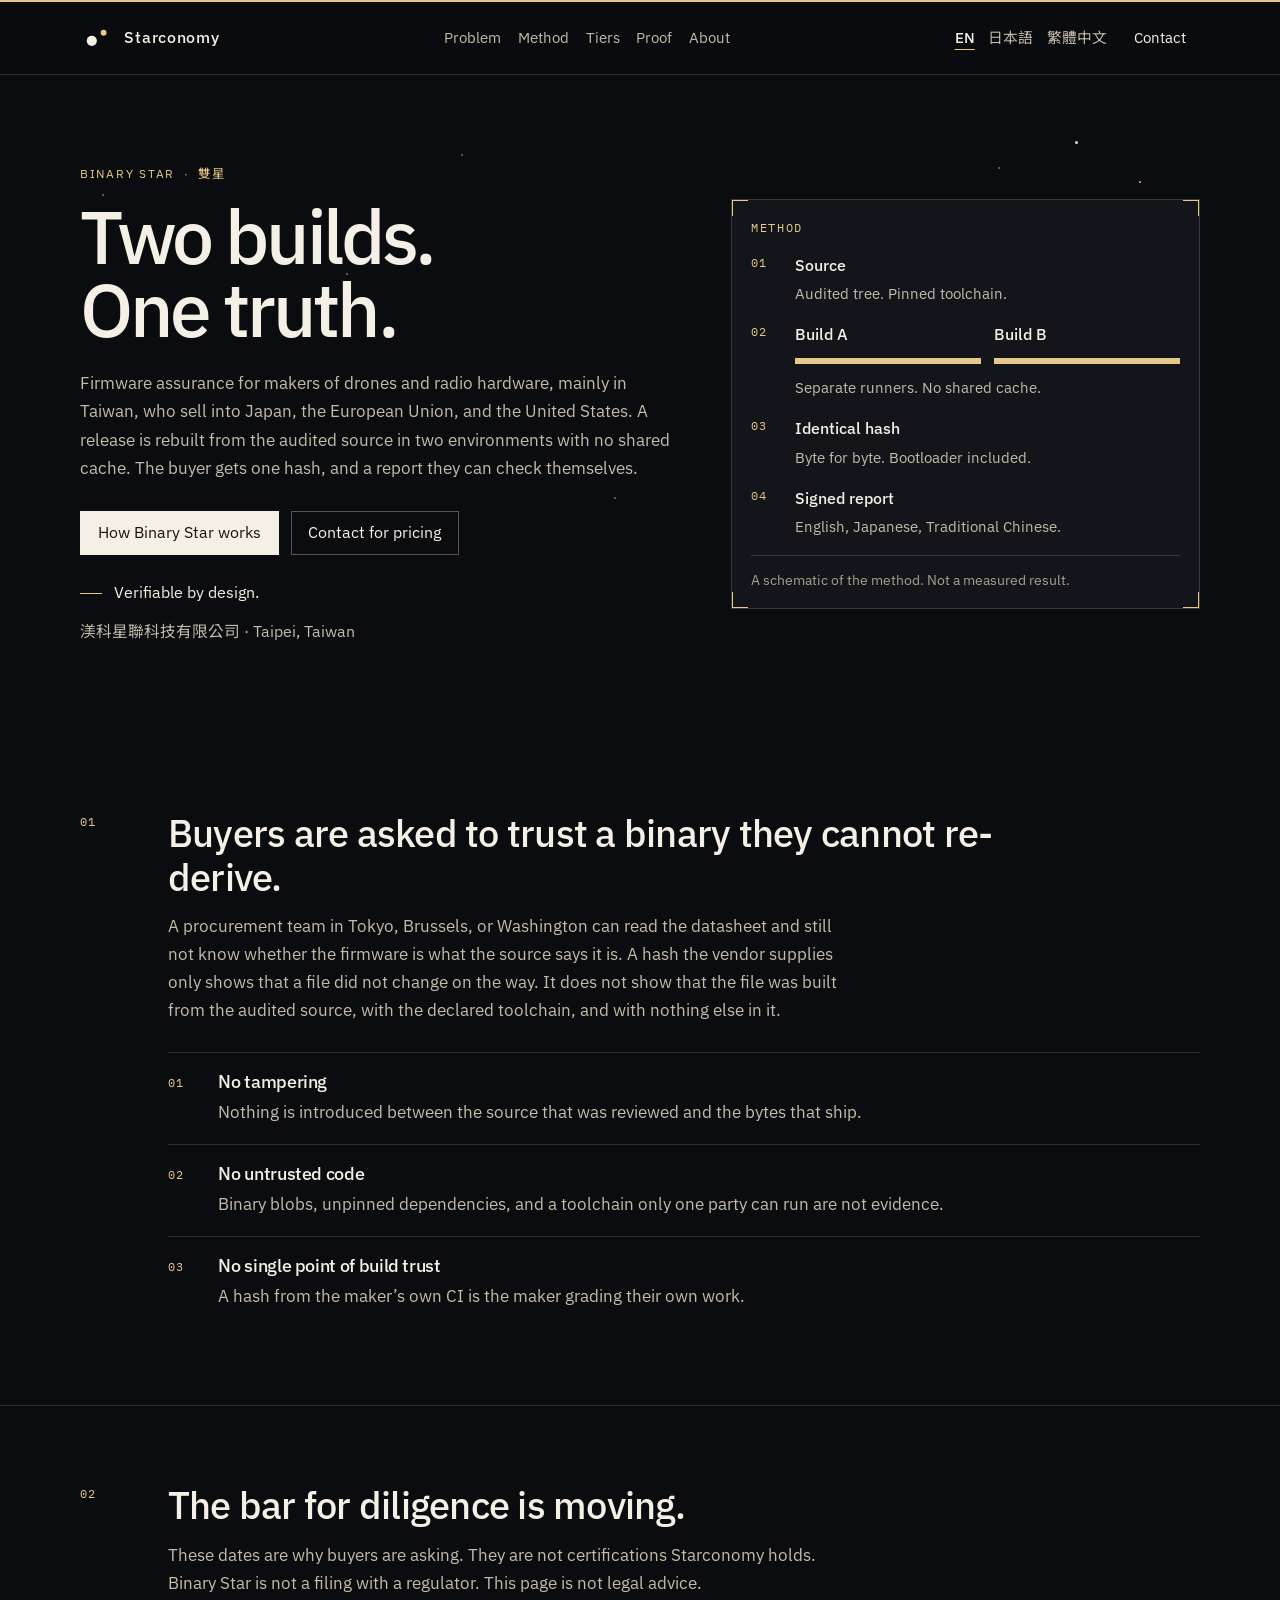
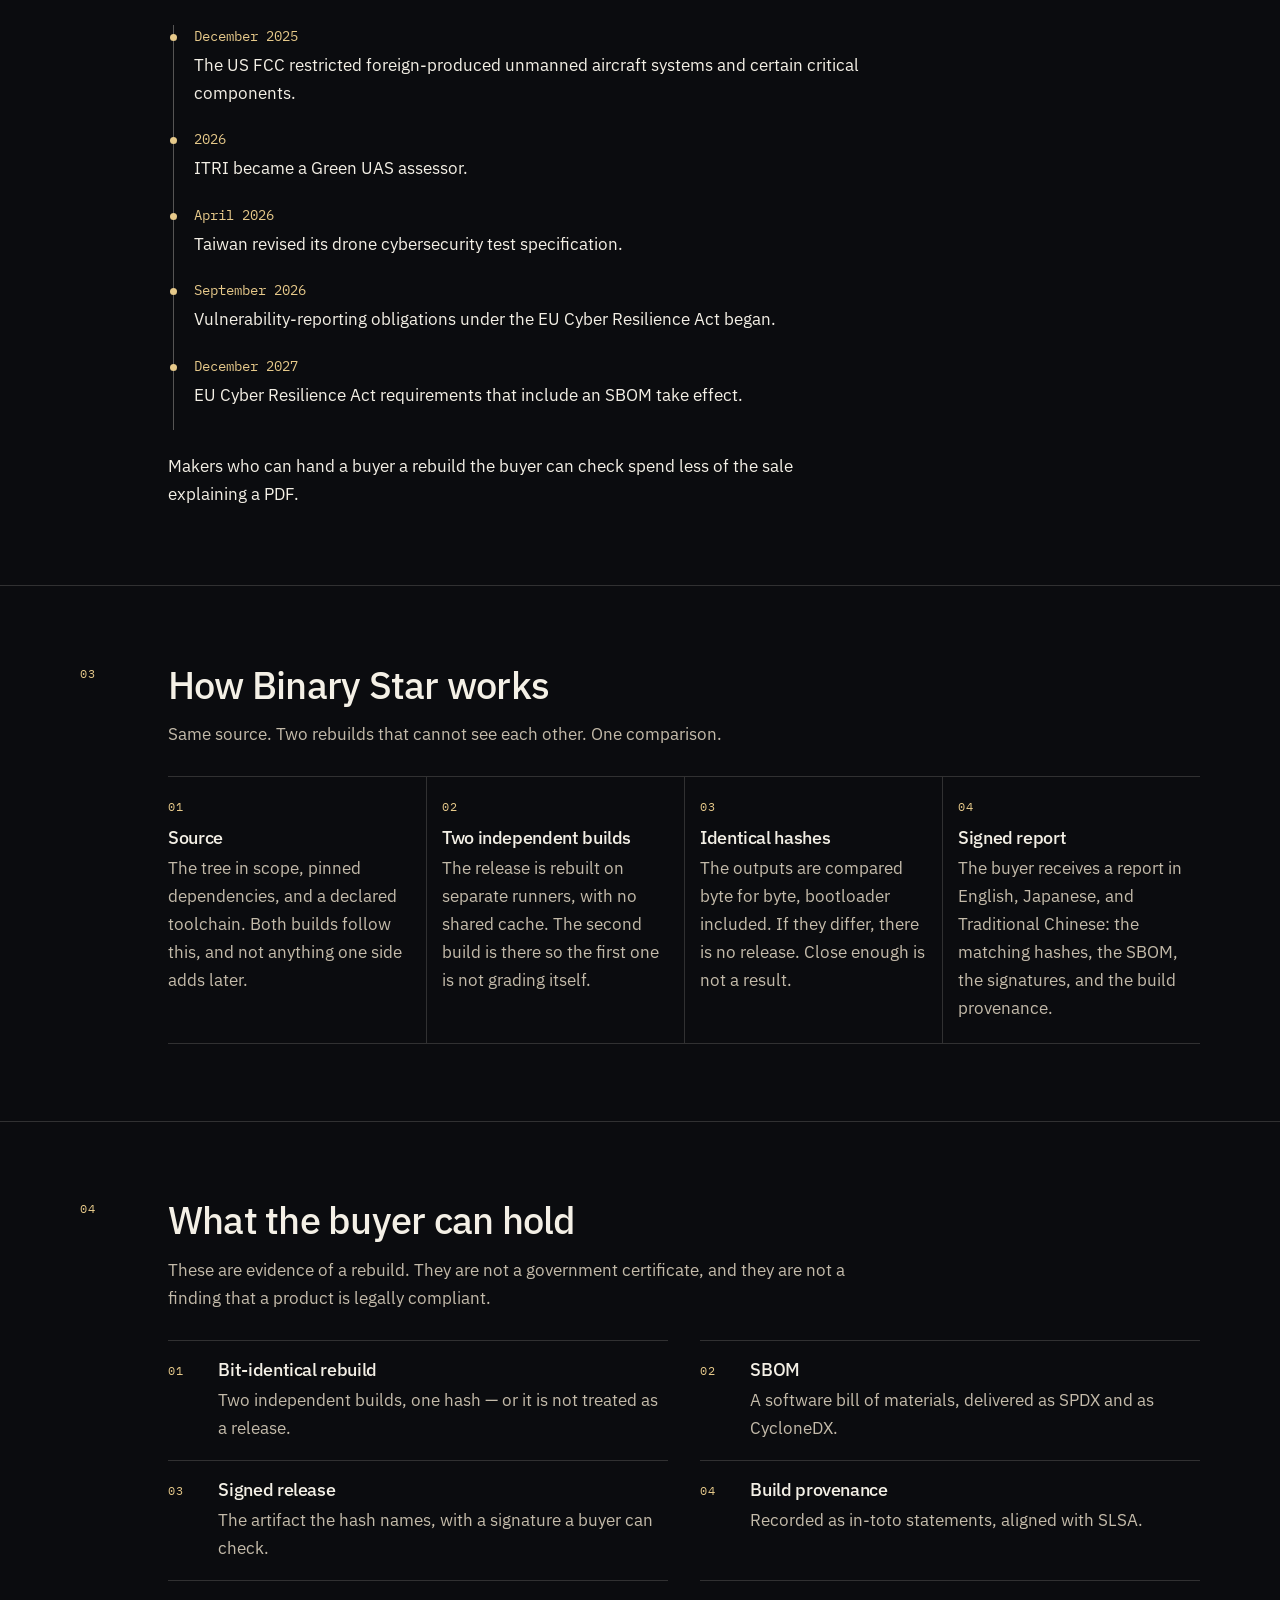
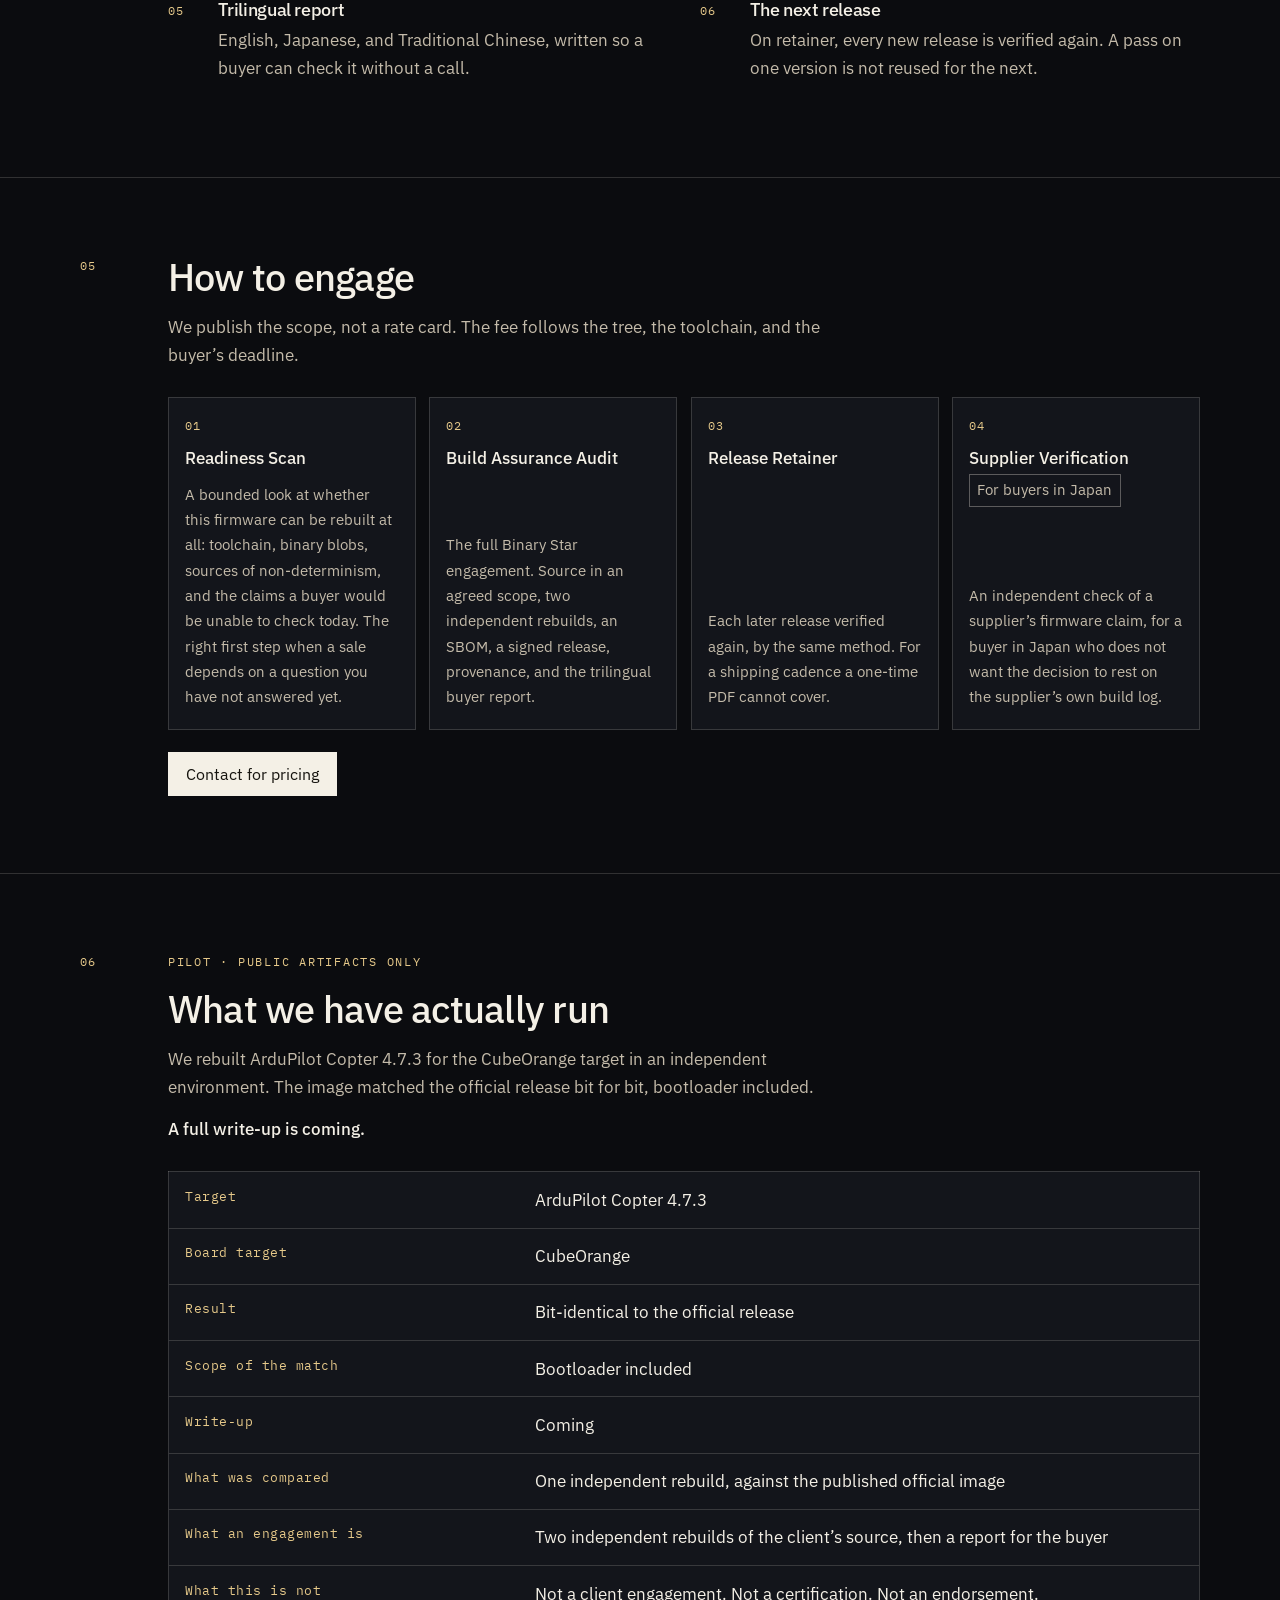
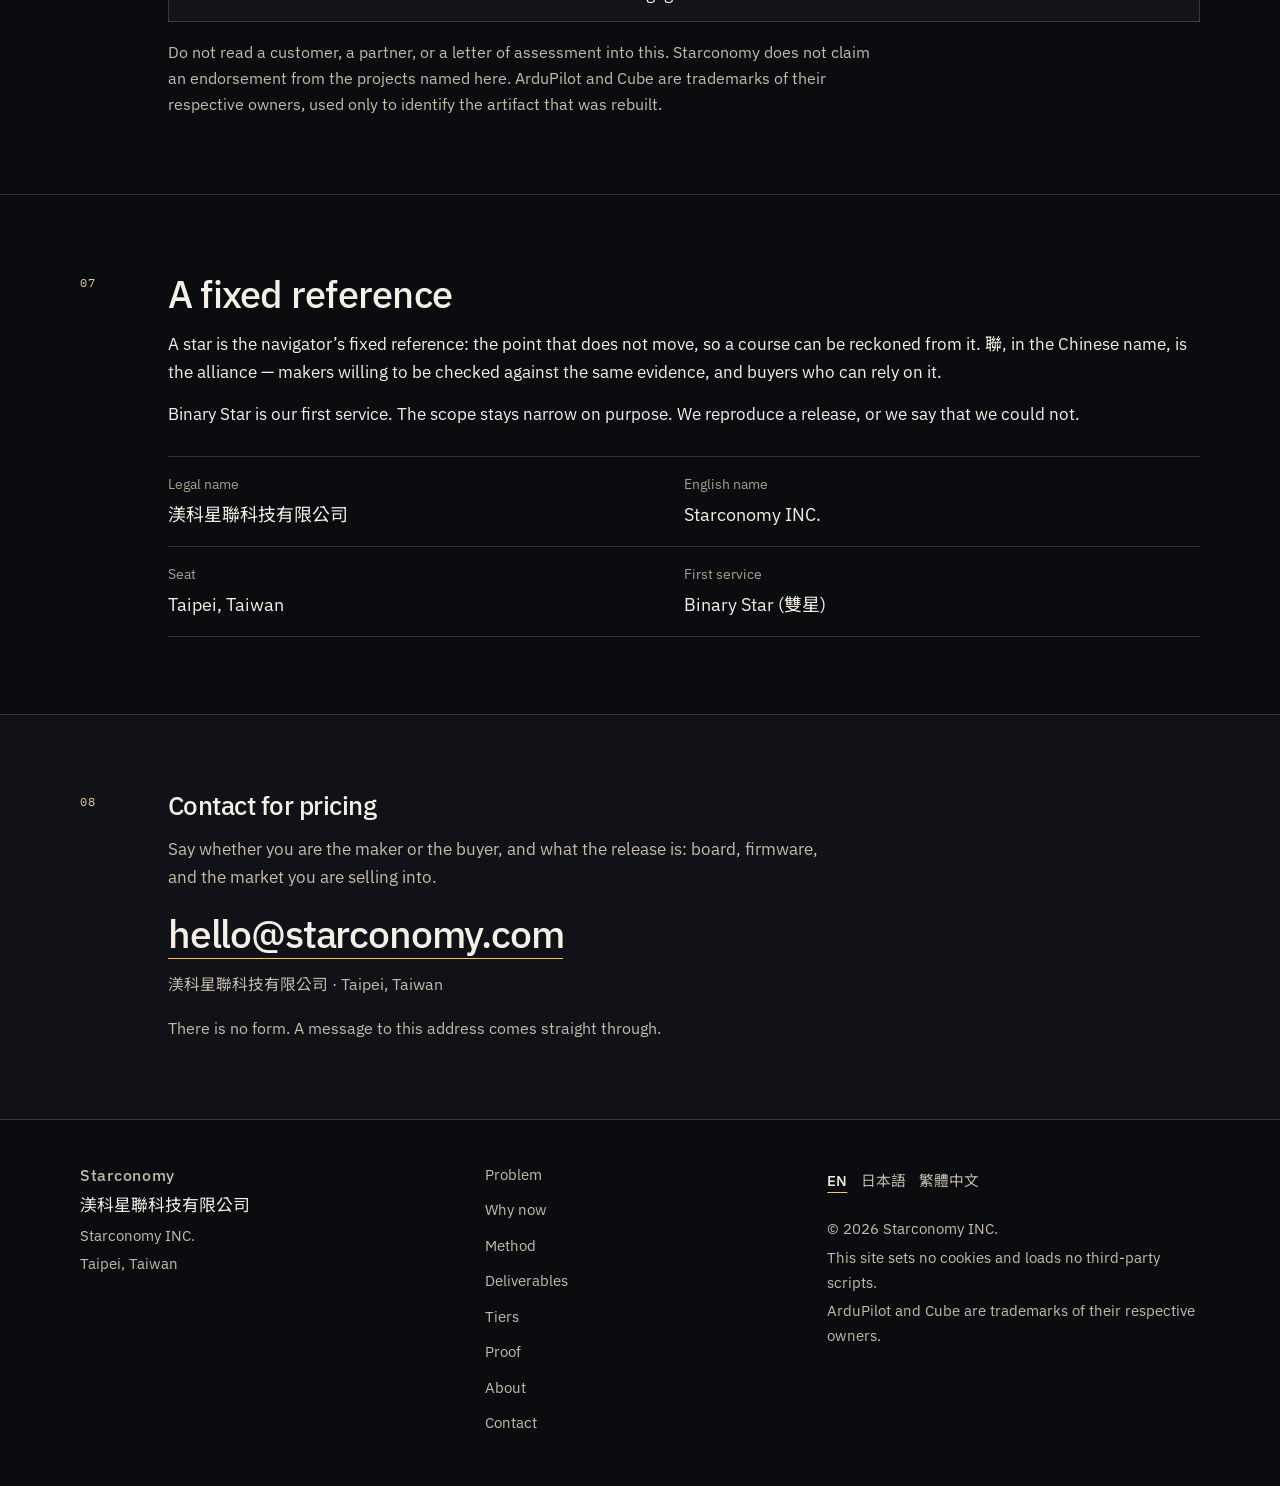
==== site/index.html @ 4d1f9dab "Add the Starconomy landing page Publish a static English, Japanese, and Traditional Chinese site for" ====
<!DOCTYPE html>
<html lang="en">
<head>
  <meta charset="utf-8">
  <meta name="viewport" content="width=device-width, initial-scale=1">
  <meta name="color-scheme" content="dark">
  <meta name="theme-color" content="#0b0c0f">
  <meta name="format-detection" content="telephone=no">
  <meta name="referrer" content="no-referrer">
  <title>Binary Star — two builds, one truth | Starconomy</title>
  <meta name="description" content="Starconomy rebuilds drone and radio firmware from audited source, twice, independently. One hash, an SBOM, a signed release, and a report a buyer can check. Taipei.">
  <link rel="canonical" href="https://starconomy.com/">
  <link rel="alternate" hreflang="en" href="https://starconomy.com/">
  <link rel="alternate" hreflang="ja" href="https://starconomy.com/ja/">
  <link rel="alternate" hreflang="zh-Hant" href="https://starconomy.com/zh/">
  <link rel="alternate" hreflang="x-default" href="https://starconomy.com/">
  <meta property="og:type" content="website">
  <meta property="og:site_name" content="Starconomy">
  <meta property="og:title" content="Binary Star — two builds, one truth | Starconomy">
  <meta property="og:description" content="Starconomy rebuilds drone and radio firmware from audited source, twice, independently. One hash, an SBOM, a signed release, and a report a buyer can check. Taipei.">
  <meta property="og:url" content="https://starconomy.com/">
  <meta property="og:image" content="https://starconomy.com/img/og-en.png">
  <meta property="og:image:width" content="1200">
  <meta property="og:image:height" content="630">
  <meta property="og:image:alt" content="Starconomy. Two builds. One truth. Firmware assurance from Taipei.">
  <meta property="og:locale" content="en_US">
  <meta property="og:locale:alternate" content="ja_JP"><meta property="og:locale:alternate" content="zh_TW">
  <meta name="twitter:card" content="summary_large_image">
  <meta name="twitter:title" content="Binary Star — two builds, one truth | Starconomy">
  <meta name="twitter:description" content="Starconomy rebuilds drone and radio firmware from audited source, twice, independently. One hash, an SBOM, a signed release, and a report a buyer can check. Taipei.">
  <meta name="twitter:image" content="https://starconomy.com/img/og-en.png">
  <meta name="twitter:image:alt" content="Starconomy. Two builds. One truth. Firmware assurance from Taipei.">
  <link rel="icon" href="favicon.svg" type="image/svg+xml">
  <link rel="icon" href="favicon-32.png" sizes="32x32" type="image/png">
  <link rel="apple-touch-icon" href="apple-touch-icon.png">
  <link rel="preload" href="fonts/ibm-plex-sans-500.woff2" as="font" type="font/woff2" crossorigin>
  <link rel="preload" href="fonts/ibm-plex-sans-400.woff2" as="font" type="font/woff2" crossorigin>
  <link rel="stylesheet" href="css/site.css">
  <script type="application/ld+json">{"@context":"https://schema.org","@graph":[{"@type":"Organization","@id":"https://starconomy.com/#org","name":"Starconomy","legalName":"渼科星聯科技有限公司","alternateName":"Starconomy INC.","url":"https://starconomy.com/","email":"hello@starconomy.com","address":{"@type":"PostalAddress","addressLocality":"Taipei","addressCountry":"TW"},"description":"Firmware assurance. Two independent rebuilds, one hash a buyer can check.","knowsLanguage":["en","ja","zh-Hant"]},{"@type":"Service","name":"Binary Star","alternateName":"雙星","serviceType":"Firmware assurance","provider":{"@id":"https://starconomy.com/#org"},"areaServed":["TW","JP","EU","US"],"url":"https://starconomy.com/","description":"Starconomy rebuilds drone and radio firmware from audited source, twice, independently. One hash, an SBOM, a signed release, and a report a buyer can check. Taipei."}]}</script>
  <script>document.documentElement.classList.add("js")</script>
</head>
<body>
  <a class="skip" href="#content">Skip to content</a>
  <header class="site-header">
    <div class="wrap header-wrap">
      <a class="brand" href="./">
        <svg class="mark" viewBox="0 0 36 36" aria-hidden="true" focusable="false">
  <circle cx="12.5" cy="21" r="5.4" fill="#f4f0e6"/>
  <circle cx="25" cy="12.5" r="3.15" fill="#e6c98a"/>
</svg>
        <span class="brand-name">Starconomy</span>
      </a>
      <nav id="site-nav" class="site-nav" aria-label="Primary">
        <a href="#problem">Problem</a><a href="#method">Method</a><a href="#tiers">Tiers</a><a href="#proof">Proof</a><a href="#about">About</a>
        <a class="nav-mail" href="mailto:hello@starconomy.com?subject=Binary%20Star%20inquiry">Contact</a>
      </nav>
      <div class="header-tools">
        <nav class="lang" aria-label="Languages"><a href="./" hreflang="en" lang="en" aria-current="page">EN</a><a href="ja/" hreflang="ja" lang="ja">日本語</a><a href="zh/" hreflang="zh-Hant" lang="zh-Hant">繁體中文</a></nav>
        <a class="btn btn-small header-cta" href="mailto:hello@starconomy.com?subject=Binary%20Star%20inquiry">Contact</a>
        <button class="nav-toggle" type="button" aria-expanded="false" aria-controls="site-nav" data-open-label="Menu" data-close-label="Close menu">
          <span class="bars" aria-hidden="true"></span>
          <span class="visually-hidden toggle-label">Menu</span>
        </button>
      </div>
    </div>
  </header>
  <main id="content">
    <section class="hero" aria-labelledby="hero-title">
      <div class="stars" aria-hidden="true">
        <i style="left:8%;top:18%"></i><i style="left:18%;top:72%"></i><i style="left:27%;top:30%"></i>
        <i style="left:36%;top:12%"></i><i style="left:48%;top:64%"></i><i style="left:61%;top:22%"></i>
        <i style="left:70%;top:78%"></i><i style="left:78%;top:14%"></i><i style="left:88%;top:40%"></i>
        <i style="left:93%;top:68%"></i><i class="bright" style="left:84%;top:10%"></i>
        <i class="warm" style="left:89%;top:16%"></i>
      </div>
      <div class="wrap hero-grid">
        <div class="hero-copy">
          <p class="eyebrow"><span lang="en">Binary Star</span> <span class="dot" aria-hidden="true">·</span> <span lang="zh-Hant">雙星</span></p>
          <h1 id="hero-title">Two builds.<br>One truth.</h1>
          <p class="lede">Firmware assurance for makers of drones and radio hardware, mainly in Taiwan, who sell into Japan, the European Union, and the United States. A release is rebuilt from the audited source in two environments with no shared cache. The buyer gets one hash, and a report they can check themselves.</p>
          <div class="actions">
            <a class="btn btn-primary" href="#method">How Binary Star works</a>
            <a class="btn btn-ghost" href="mailto:hello@starconomy.com?subject=Binary%20Star%20inquiry">Contact for pricing</a>
          </div>
          <p class="tagline">Verifiable by design.</p>
          <p class="hero-meta"><span class="legal" lang="zh-Hant" translate="no">渼科星聯科技有限公司</span> <span aria-hidden="true">·</span> Taipei, Taiwan</p>
        </div>
        
<figure class="schematic">
  <figcaption>Method</figcaption>
  <ol>
    <li>
      <span class="sn">01</span>
      <div>
        <p class="st">Source</p>
        <p class="sd">Audited tree. Pinned toolchain.</p>
      </div>
    </li>
    <li>
      <span class="sn">02</span>
      <div class="pair">
        <div>
          <p class="st">Build A</p>
          <span class="bar" aria-hidden="true"></span>
        </div>
        <div>
          <p class="st">Build B</p>
          <span class="bar" aria-hidden="true"></span>
        </div>
        <p class="sd pair-note">Separate runners. No shared cache.</p>
      </div>
    </li>
    <li>
      <span class="sn">03</span>
      <div>
        <p class="st">Identical hash</p>
        <p class="sd">Byte for byte. Bootloader included.</p>
      </div>
    </li>
    <li>
      <span class="sn">04</span>
      <div>
        <p class="st">Signed report</p>
        <p class="sd">English, Japanese, Traditional Chinese.</p>
      </div>
    </li>
  </ol>
  <p class="schematic-note">A schematic of the method. Not a measured result.</p>
</figure>
      </div>
    </section>

    <section id="problem" class="section">
      <div class="wrap">
        <div class="section-head">
          <p class="idx">01</p>
          <div>
            <h2>Buyers are asked to trust a binary they cannot re-derive.</h2>
            <p class="intro">A procurement team in Tokyo, Brussels, or Washington can read the datasheet and still not know whether the firmware is what the source says it is. A hash the vendor supplies only shows that a file did not change on the way. It does not show that the file was built from the audited source, with the declared toolchain, and with nothing else in it.</p>
          </div>
        </div>
        <div class="section-body">
          <ol class="points"><li><span class="pn">01</span><div><h3>No tampering</h3><p>Nothing is introduced between the source that was reviewed and the bytes that ship.</p></div></li><li><span class="pn">02</span><div><h3>No untrusted code</h3><p>Binary blobs, unpinned dependencies, and a toolchain only one party can run are not evidence.</p></div></li><li><span class="pn">03</span><div><h3>No single point of build trust</h3><p>A hash from the maker’s own CI is the maker grading their own work.</p></div></li></ol>
        </div>
      </div>
    </section>

    <section id="why" class="section">
      <div class="wrap">
        <div class="section-head">
          <p class="idx">02</p>
          <div>
            <h2>The bar for diligence is moving.</h2>
            <p class="intro">These dates are why buyers are asking. They are not certifications Starconomy holds. Binary Star is not a filing with a regulator. This page is not legal advice.</p>
          </div>
        </div>
        <div class="section-body">
          <ol class="timeline"><li><time datetime="2025-12">December 2025</time><p>The US FCC restricted foreign-produced unmanned aircraft systems and certain critical components.</p></li><li><time datetime="2026">2026</time><p>ITRI became a Green UAS assessor.</p></li><li><time datetime="2026-04">April 2026</time><p>Taiwan revised its drone cybersecurity test specification.</p></li><li><time datetime="2026-09">September 2026</time><p>Vulnerability-reporting obligations under the EU Cyber Resilience Act began.</p></li><li><time datetime="2027-12">December 2027</time><p>EU Cyber Resilience Act requirements that include an SBOM take effect.</p></li></ol>
          <p class="closing">Makers who can hand a buyer a rebuild the buyer can check spend less of the sale explaining a PDF.</p>
        </div>
      </div>
    </section>

    <section id="method" class="section">
      <div class="wrap">
        <div class="section-head">
          <p class="idx">03</p>
          <div>
            <h2>How Binary Star works</h2>
            <p class="intro">Same source. Two rebuilds that cannot see each other. One comparison.</p>
          </div>
        </div>
        <div class="section-body">
          <ol class="steps"><li><span class="sn">01</span><h3>Source</h3><p>The tree in scope, pinned dependencies, and a declared toolchain. Both builds follow this, and not anything one side adds later.</p></li><li><span class="sn">02</span><h3>Two independent builds</h3><p>The release is rebuilt on separate runners, with no shared cache. The second build is there so the first one is not grading itself.</p></li><li><span class="sn">03</span><h3>Identical hashes</h3><p>The outputs are compared byte for byte, bootloader included. If they differ, there is no release. Close enough is not a result.</p></li><li><span class="sn">04</span><h3>Signed report</h3><p>The buyer receives a report in English, Japanese, and Traditional Chinese: the matching hashes, the SBOM, the signatures, and the build provenance.</p></li></ol>
        </div>
      </div>
    </section>

    <section id="deliverables" class="section">
      <div class="wrap">
        <div class="section-head">
          <p class="idx">04</p>
          <div>
            <h2>What the buyer can hold</h2>
            <p class="intro">These are evidence of a rebuild. They are not a government certificate, and they are not a finding that a product is legally compliant.</p>
          </div>
        </div>
        <div class="section-body">
          <ol class="deliverables"><li><span class="sn">01</span><div><h3>Bit-identical rebuild</h3><p>Two independent builds, one hash — or it is not treated as a release.</p></div></li><li><span class="sn">02</span><div><h3>SBOM</h3><p>A software bill of materials, delivered as SPDX and as CycloneDX.</p></div></li><li><span class="sn">03</span><div><h3>Signed release</h3><p>The artifact the hash names, with a signature a buyer can check.</p></div></li><li><span class="sn">04</span><div><h3>Build provenance</h3><p>Recorded as in-toto statements, aligned with SLSA.</p></div></li><li><span class="sn">05</span><div><h3>Trilingual report</h3><p>English, Japanese, and Traditional Chinese, written so a buyer can check it without a call.</p></div></li><li><span class="sn">06</span><div><h3>The next release</h3><p>On retainer, every new release is verified again. A pass on one version is not reused for the next.</p></div></li></ol>
        </div>
      </div>
    </section>

    <section id="tiers" class="section">
      <div class="wrap">
        <div class="section-head">
          <p class="idx">05</p>
          <div>
            <h2>How to engage</h2>
            <p class="intro">We publish the scope, not a rate card. The fee follows the tree, the toolchain, and the buyer’s deadline.</p>
          </div>
        </div>
        <div class="section-body">
          <ol class="tiers"><li><span class="sn">01</span><h3>Readiness Scan</h3><p>A bounded look at whether this firmware can be rebuilt at all: toolchain, binary blobs, sources of non-determinism, and the claims a buyer would be unable to check today. The right first step when a sale depends on a question you have not answered yet.</p></li><li><span class="sn">02</span><h3>Build Assurance Audit</h3><p>The full Binary Star engagement. Source in an agreed scope, two independent rebuilds, an SBOM, a signed release, provenance, and the trilingual buyer report.</p></li><li><span class="sn">03</span><h3>Release Retainer</h3><p>Each later release verified again, by the same method. For a shipping cadence a one-time PDF cannot cover.</p></li><li><span class="sn">04</span><h3>Supplier Verification</h3><p class="tag">For buyers in Japan</p><p>An independent check of a supplier’s firmware claim, for a buyer in Japan who does not want the decision to rest on the supplier’s own build log.</p></li></ol><p class="section-cta"><a class="btn btn-primary" href="mailto:hello@starconomy.com?subject=Binary%20Star%20inquiry">Contact for pricing</a></p>
        </div>
      </div>
    </section>

    <section id="proof" class="section">
      <div class="wrap">
        <div class="section-head">
          <p class="idx">06</p>
          <div>
            <p class="eyebrow">Pilot · public artifacts only</p>
            <h2>What we have actually run</h2>
            <p class="intro">We rebuilt ArduPilot Copter 4.7.3 for the CubeOrange target in an independent environment. The image matched the official release bit for bit, bootloader included.</p>
            <p class="coming">A full write-up is coming.</p>
          </div>
        </div>
        <div class="section-body">
          <table class="spec"><tbody><tr><th scope="row">Target</th><td>ArduPilot Copter 4.7.3</td></tr><tr><th scope="row">Board target</th><td>CubeOrange</td></tr><tr><th scope="row">Result</th><td>Bit-identical to the official release</td></tr><tr><th scope="row">Scope of the match</th><td>Bootloader included</td></tr><tr><th scope="row">Write-up</th><td>Coming</td></tr><tr><th scope="row">What was compared</th><td>One independent rebuild, against the published official image</td></tr><tr><th scope="row">What an engagement is</th><td>Two independent rebuilds of the client’s source, then a report for the buyer</td></tr><tr><th scope="row">What this is not</th><td>Not a client engagement. Not a certification. Not an endorsement.</td></tr></tbody></table>
          <p class="note">Do not read a customer, a partner, or a letter of assessment into this. Starconomy does not claim an endorsement from the projects named here. ArduPilot and Cube are trademarks of their respective owners, used only to identify the artifact that was rebuilt.</p>
        </div>
      </div>
    </section>

    <section id="about" class="section">
      <div class="wrap">
        <div class="section-head">
          <p class="idx">07</p>
          <div>
            <h2>A fixed reference</h2>
            <p>A star is the navigator’s fixed reference: the point that does not move, so a course can be reckoned from it. <span lang="zh-Hant">聯</span>, in the Chinese name, is the alliance — makers willing to be checked against the same evidence, and buyers who can rely on it.</p><p>Binary Star is our first service. The scope stays narrow on purpose. We reproduce a release, or we say that we could not.</p>
          </div>
        </div>
        <div class="section-body">
          <dl class="facts"><div><dt>Legal name</dt><dd><span class="legal" lang="zh-Hant" translate="no">渼科星聯科技有限公司</span></dd></div><div><dt>English name</dt><dd>Starconomy INC.</dd></div><div><dt>Seat</dt><dd>Taipei, Taiwan</dd></div><div><dt>First service</dt><dd>Binary Star (<span lang="zh-Hant">雙星</span>)</dd></div></dl>
        </div>
      </div>
    </section>

    <section id="contact" class="contact">
      <div class="wrap contact-grid">
        <p class="idx">08</p>
        <div>
          <h2>Contact for pricing</h2>
          <p class="intro">Say whether you are the maker or the buyer, and what the release is: board, firmware, and the market you are selling into.</p>
          <p><a class="email" href="mailto:hello@starconomy.com?subject=Binary%20Star%20inquiry">hello@starconomy.com</a></p>
          <p class="hero-meta"><span class="legal" lang="zh-Hant" translate="no">渼科星聯科技有限公司</span> <span aria-hidden="true">·</span> Taipei, Taiwan</p>
          <p class="note">There is no form. A message to this address comes straight through.</p>
        </div>
      </div>
    </section>
  </main>
  <footer class="site-footer">
    <div class="wrap footer-grid">
      <div>
        <p class="brand-name">Starconomy</p>
        <p class="legal-line"><span class="legal" lang="zh-Hant" translate="no">渼科星聯科技有限公司</span></p>
        <p>Starconomy INC.</p>
        <p>Taipei, Taiwan</p>
      </div>
      <nav class="footer-nav" aria-label="On this page">
        <a href="#problem">Problem</a><a href="#why">Why now</a><a href="#method">Method</a><a href="#deliverables">Deliverables</a><a href="#tiers">Tiers</a><a href="#proof">Proof</a><a href="#about">About</a><a href="#contact">Contact</a>
      </nav>
      <div class="footer-meta">
        <nav class="lang" aria-label="Languages"><a href="./" hreflang="en" lang="en" aria-current="page">EN</a><a href="ja/" hreflang="ja" lang="ja">日本語</a><a href="zh/" hreflang="zh-Hant" lang="zh-Hant">繁體中文</a></nav>
        <p>© 2026 Starconomy INC.</p>
        <p>This site sets no cookies and loads no third-party scripts.</p>
        <p>ArduPilot and Cube are trademarks of their respective owners.</p>
      </div>
    </div>
  </footer>
  <script src="js/site.js"></script>
</body>
</html>
---- site/css/site.css ----
@font-face {
  font-family: "IBM Plex Sans";
  font-style: normal;
  font-weight: 400;
  font-display: swap;
  src: url("../fonts/ibm-plex-sans-400.woff2") format("woff2");
  unicode-range: U+0000-00FF, U+0131, U+0152-0153, U+02BB-02BC, U+02C6, U+02DA, U+02DC, U+2000-206F, U+20AC, U+2122, U+2191, U+2193, U+2212, U+2215, U+FEFF, U+FFFD;
}

@font-face {
  font-family: "IBM Plex Sans";
  font-style: normal;
  font-weight: 500;
  font-display: swap;
  src: url("../fonts/ibm-plex-sans-500.woff2") format("woff2");
  unicode-range: U+0000-00FF, U+0131, U+0152-0153, U+02BB-02BC, U+02C6, U+02DA, U+02DC, U+2000-206F, U+20AC, U+2122, U+2191, U+2193, U+2212, U+2215, U+FEFF, U+FFFD;
}

@font-face {
  font-family: "IBM Plex Mono";
  font-style: normal;
  font-weight: 400;
  font-display: swap;
  src: url("../fonts/ibm-plex-mono-400.woff2") format("woff2");
  unicode-range: U+0000-00FF, U+2000-206F, U+20AC, U+2212, U+2215;
}

@font-face {
  font-family: "Noto Sans TC";
  font-style: normal;
  font-weight: 400;
  font-display: swap;
  src: url("../fonts/noto-sans-tc-400.woff2") format("woff2");
}

@font-face {
  font-family: "Noto Sans TC";
  font-style: normal;
  font-weight: 500;
  font-display: swap;
  src: url("../fonts/noto-sans-tc-500.woff2") format("woff2");
}

@font-face {
  font-family: "Noto Sans JP";
  font-style: normal;
  font-weight: 400;
  font-display: swap;
  src: url("../fonts/noto-sans-jp-400.woff2") format("woff2");
}

@font-face {
  font-family: "Noto Sans JP";
  font-style: normal;
  font-weight: 500;
  font-display: swap;
  src: url("../fonts/noto-sans-jp-500.woff2") format("woff2");
}

:root {
  --bg: #0b0c0f;
  --bg-2: #13151b;
  --bg-3: #191c23;
  --text: #f4f0e6;
  --muted: #c4bbaa;
  --soft: #a89f8e;
  --gold: #e6c98a;
  --line: rgba(244, 240, 230, 0.16);
  --line-strong: rgba(244, 240, 230, 0.32);
  --ink: #16140f;
  --header: 4.5rem;
  --max: 1120px;
  --sans: "IBM Plex Sans", "Noto Sans TC", "PingFang TC", "Microsoft JhengHei", sans-serif;
  --mono: "IBM Plex Mono", ui-monospace, "SFMono-Regular", monospace;
  color-scheme: dark;
}

:lang(en) {
  font-family: "IBM Plex Sans", "Noto Sans TC", "PingFang TC", "Microsoft JhengHei", sans-serif;
}

:lang(ja) {
  font-family: "IBM Plex Sans", "Noto Sans JP", "Noto Sans TC", "Hiragino Sans", "Yu Gothic", sans-serif;
}

:lang(zh-Hant) {
  font-family: "IBM Plex Sans", "Noto Sans TC", "PingFang TC", "Microsoft JhengHei", sans-serif;
}

.lang a,
.legal {
  font-family: "IBM Plex Sans", "Noto Sans TC", "Noto Sans JP", "PingFang TC", "Microsoft JhengHei", sans-serif;
}

*,
*::before,
*::after { box-sizing: border-box; }

html {
  background: var(--bg);
  scroll-behavior: smooth;
}

body {
  margin: 0;
  background:
    radial-gradient(900px 420px at 85% -10%, rgba(230, 201, 138, 0.08), transparent 60%),
    var(--bg);
  color: var(--text);
  font-family: var(--sans);
  font-size: 1.0625rem;
  font-weight: 400;
  line-height: 1.65;
  text-rendering: optimizeLegibility;
}

:lang(ja) body,
:lang(zh-Hant) body { line-height: 1.85; }

img, svg { max-width: 100%; }

h1, h2, h3, p { margin: 0; }

h1, h2, h3 { font-weight: 500; line-height: 1.15; letter-spacing: -0.02em; }

:lang(ja) h1,
:lang(ja) h2,
:lang(ja) h3,
:lang(zh-Hant) h1,
:lang(zh-Hant) h2,
:lang(zh-Hant) h3 {
  letter-spacing: 0;
  line-height: 1.35;
}

a { color: inherit; }

a:focus-visible,
button:focus-visible {
  outline: 2px solid var(--gold);
  outline-offset: 3px;
}

::selection { background: var(--gold); color: var(--ink); }

.visually-hidden {
  position: absolute;
  width: 1px;
  height: 1px;
  padding: 0;
  margin: -1px;
  overflow: hidden;
  clip: rect(0, 0, 0, 0);
  white-space: nowrap;
  border: 0;
}

.skip {
  position: absolute;
  left: 1rem;
  top: -4rem;
  z-index: 50;
  background: var(--text);
  color: var(--ink);
  padding: 0.6rem 0.9rem;
  text-decoration: none;
}

.skip:focus { top: 0.75rem; }

.wrap {
  width: min(var(--max), calc(100% - 2.5rem));
  margin-inline: auto;
}

.site-header {
  position: sticky;
  top: 0;
  z-index: 30;
  background: rgba(11, 12, 15, 0.92);
  border-top: 2px solid var(--gold);
  border-bottom: 1px solid var(--line);
  backdrop-filter: blur(14px);
}

.header-wrap {
  display: flex;
  align-items: center;
  gap: 1.25rem;
  min-height: var(--header);
}

.brand {
  display: inline-flex;
  align-items: center;
  gap: 0.65rem;
  text-decoration: none;
  flex: 0 0 auto;
}

.mark { width: 34px; height: 34px; display: block; }

.brand-name {
  font-weight: 500;
  letter-spacing: 0.045em;
  font-size: 0.98rem;
}

.site-nav {
  display: flex;
  align-items: center;
  gap: 0.15rem 1.05rem;
  flex: 1 1 auto;
  justify-content: center;
}

.site-nav a {
  text-decoration: none;
  color: var(--muted);
  font-size: 0.95rem;
  padding: 0.35rem 0;
}

.site-nav a:hover { color: var(--text); }

.nav-mail { display: none; }

.header-tools {
  display: flex;
  align-items: center;
  gap: 0.85rem;
  margin-left: auto;
}

.lang {
  display: flex;
  align-items: center;
  gap: 0.15rem 0.85rem;
  flex-wrap: wrap;
}

.lang a {
  color: var(--muted);
  text-decoration: none;
  font-size: 0.92rem;
  padding: 0.4rem 0;
  min-height: 44px;
  display: inline-flex;
  align-items: center;
}

.lang a[aria-current="page"] {
  color: var(--text);
  font-weight: 500;
  text-decoration: underline;
  text-decoration-color: var(--gold);
  text-decoration-thickness: 1px;
  text-underline-offset: 0.4em;
}

.btn {
  display: inline-flex;
  align-items: center;
  justify-content: center;
  min-height: 44px;
  padding: 0.65rem 1.05rem;
  text-decoration: none;
  border: 1px solid transparent;
  font: inherit;
  font-size: 0.98rem;
  line-height: 1.3;
  cursor: pointer;
}

.btn-primary { background: var(--text); color: var(--ink); }
.btn-primary:hover { background: #fffaf0; }
.btn-ghost { border-color: var(--line-strong); color: var(--text); background: transparent; }
.btn-ghost:hover { border-color: var(--gold); }
.btn-small { min-height: 40px; padding: 0.4rem 0.8rem; font-size: 0.92rem; }

.nav-toggle {
  display: none;
  width: 44px;
  height: 44px;
  padding: 0;
  border: 1px solid var(--line-strong);
  background: transparent;
  color: var(--text);
  align-items: center;
  justify-content: center;
}

.bars,
.bars::before,
.bars::after {
  display: block;
  width: 16px;
  height: 1.5px;
  background: currentColor;
  position: relative;
}

.bars::before,
.bars::after {
  content: "";
  position: absolute;
  left: 0;
}

.bars::before { top: -6px; }
.bars::after { top: 6px; }

.js body.nav-open .bars { background: transparent; }
.js body.nav-open .bars::before { top: 0; transform: rotate(45deg); }
.js body.nav-open .bars::after { top: 0; transform: rotate(-45deg); }

.hero { position: relative; overflow: hidden; }

.stars { position: absolute; inset: 0; pointer-events: none; }

.stars i {
  position: absolute;
  width: 2px;
  height: 2px;
  border-radius: 50%;
  background: #f4f0e6;
  opacity: 0.45;
}

.stars i.bright { width: 3px; height: 3px; opacity: 0.9; }
.stars i.warm { width: 2px; height: 2px; background: var(--gold); opacity: 0.95; }

.hero-grid {
  position: relative;
  display: grid;
  grid-template-columns: minmax(0, 1.15fr) minmax(280px, 0.9fr);
  gap: clamp(2rem, 4vw, 4rem);
  align-items: center;
  padding: clamp(3.2rem, 7vw, 5.5rem) 0 clamp(3.5rem, 7vw, 5.75rem);
}

.eyebrow {
  margin: 0 0 1rem;
  color: var(--gold);
  font-family: var(--mono);
  font-size: 0.78rem;
  letter-spacing: 0.14em;
  text-transform: uppercase;
}

:lang(ja) .eyebrow,
:lang(zh-Hant) .eyebrow {
  font-family: inherit;
  letter-spacing: 0.08em;
  text-transform: none;
  font-size: 0.92rem;
}

.dot { color: var(--soft); }

h1 {
  font-size: clamp(2.7rem, 6vw, 4.7rem);
  line-height: 0.98;
  letter-spacing: -0.045em;
  max-width: 11ch;
}

:lang(ja) h1,
:lang(zh-Hant) h1 {
  font-size: clamp(2rem, 5vw, 3.45rem);
  line-height: 1.28;
  letter-spacing: 0;
  max-width: 14em;
}

.lede {
  margin-top: 1.35rem;
  max-width: 42rem;
  color: var(--muted);
  font-size: 1.08rem;
}

.actions {
  display: flex;
  flex-wrap: wrap;
  gap: 0.75rem;
  margin-top: 1.75rem;
}

.tagline {
  margin-top: 1.5rem;
  color: var(--text);
  font-size: 1.02rem;
}

.tagline::before {
  content: "";
  display: inline-block;
  width: 1.4rem;
  height: 1px;
  background: var(--gold);
  margin-right: 0.7rem;
  vertical-align: middle;
}

.hero-meta {
  margin-top: 0.85rem;
  color: var(--muted);
  font-size: 0.98rem;
}

.legal { font-weight: 400; }

.schematic {
  margin: 0;
  padding: 1.15rem 1.2rem 1rem;
  background:
    linear-gradient(var(--gold), var(--gold)) 0 0 / 16px 1px no-repeat,
    linear-gradient(var(--gold), var(--gold)) 0 0 / 1px 16px no-repeat,
    linear-gradient(var(--gold), var(--gold)) 100% 0 / 16px 1px no-repeat,
    linear-gradient(var(--gold), var(--gold)) 100% 0 / 1px 16px no-repeat,
    linear-gradient(var(--gold), var(--gold)) 0 100% / 16px 1px no-repeat,
    linear-gradient(var(--gold), var(--gold)) 0 100% / 1px 16px no-repeat,
    linear-gradient(var(--gold), var(--gold)) 100% 100% / 16px 1px no-repeat,
    linear-gradient(var(--gold), var(--gold)) 100% 100% / 1px 16px no-repeat,
    var(--bg-2);
  border: 1px solid var(--line);
}

.schematic figcaption {
  font-family: var(--mono);
  font-size: 0.75rem;
  letter-spacing: 0.14em;
  text-transform: uppercase;
  color: var(--gold);
  margin-bottom: 0.85rem;
}

:lang(ja) .schematic figcaption,
:lang(zh-Hant) .schematic figcaption {
  font-family: inherit;
  letter-spacing: 0.08em;
  text-transform: none;
  font-size: 0.88rem;
}

.schematic ol {
  list-style: none;
  margin: 0;
  padding: 0;
  display: flex;
  flex-direction: column;
  gap: 0.95rem;
}

.schematic li {
  display: grid;
  grid-template-columns: 2.2rem 1fr;
  gap: 0.55rem;
  align-items: start;
}

.sn, .pn, .idx {
  font-family: var(--mono);
  font-variant-numeric: tabular-nums;
  color: var(--gold);
  font-size: 0.78rem;
  letter-spacing: 0.06em;
}

.st { font-weight: 500; font-size: 1.02rem; }
.sd, .pair-note { color: var(--muted); font-size: 0.95rem; margin-top: 0.15rem; }

.pair {
  display: grid;
  grid-template-columns: 1fr 1fr;
  gap: 0.7rem 0.85rem;
}

.pair-note { grid-column: 1 / -1; margin-top: 0; }

.bar {
  display: block;
  height: 6px;
  width: 100%;
  margin-top: 0.6rem;
  background: var(--gold);
}

.schematic-note {
  margin-top: 1rem;
  padding-top: 0.75rem;
  border-top: 1px solid var(--line);
  color: var(--soft);
  font-size: 0.9rem;
}

.section { padding: clamp(3.25rem, 6vw, 5rem) 0; }

.section + .section { border-top: 1px solid var(--line); }

.section-head,
.section-body {
  display: grid;
  grid-template-columns: 4.5rem minmax(0, 1fr);
  column-gap: 1rem;
}

.section-body { margin-top: 1.75rem; }

.section-body > * { grid-column: 2; }

.section-head h2 {
  font-size: clamp(1.7rem, 3vw, 2.35rem);
  max-width: 22em;
}

.intro { margin-top: 0.9rem; color: var(--muted); max-width: 68ch; }
.section-head h2 + p,
.section-head p + p { margin-top: 0.9rem; }
.coming { margin-top: 0.75rem; font-weight: 500; }
.closing { margin-top: 1.35rem; max-width: 68ch; }
.note { margin-top: 1.1rem; color: var(--muted); max-width: 72ch; font-size: 0.98rem; }

.points, .deliverables, .steps, .tiers, .timeline {
  list-style: none;
  margin: 0;
  padding: 0;
}

.points { display: grid; gap: 0; }

.points li, .deliverables li {
  display: grid;
  grid-template-columns: 2.4rem 1fr;
  gap: 0.75rem;
  padding: 1.15rem 0;
  border-top: 1px solid var(--line);
}

.points h3, .deliverables h3, .steps h3, .tiers h3 {
  font-size: 1.12rem;
}

.points p, .deliverables p, .steps p, .tiers p { color: var(--muted); margin-top: 0.35rem; }

.deliverables {
  display: grid;
  grid-template-columns: 1fr 1fr;
  column-gap: 2rem;
}

.timeline { border-left: 1px solid var(--line-strong); margin-left: 0.3rem; }

.timeline li {
  position: relative;
  padding: 0 0 1.35rem 1.25rem;
}

.timeline li::before {
  content: "";
  position: absolute;
  left: -4px;
  top: 0.55rem;
  width: 7px;
  height: 7px;
  border-radius: 50%;
  background: var(--gold);
}

.timeline time {
  display: block;
  font-family: var(--mono);
  font-size: 0.86rem;
  color: var(--gold);
  margin-bottom: 0.2rem;
}

.timeline p { margin: 0; max-width: 68ch; }

.steps {
  display: grid;
  grid-template-columns: repeat(4, minmax(0, 1fr));
  border-top: 1px solid var(--line);
  border-bottom: 1px solid var(--line);
}

.steps li {
  padding: 1.15rem 1rem 1.3rem 0;
  min-width: 0;
}

.steps li + li { padding-left: 1rem; box-shadow: inset 1px 0 0 var(--line); }

.steps .sn { display: block; margin-bottom: 0.7rem; }

.tiers {
  display: grid;
  grid-template-columns: repeat(4, minmax(0, 1fr));
  gap: 0.85rem;
}

.tiers li {
  margin: 0;
  padding: 1.1rem 1rem 1.2rem;
  background: var(--bg-2);
  border: 1px solid var(--line);
  display: flex;
  flex-direction: column;
  min-width: 0;
}

.tiers .sn { display: block; margin-bottom: 0.8rem; }
.tiers h3 { font-size: 1.05rem; letter-spacing: 0; }
.gloss { color: var(--text); margin-top: 0.3rem; font-size: 0.98rem; }
.tiers p { font-size: 0.96rem; }
.tiers li p:last-child { margin-top: auto; padding-top: 0.85rem; }

.tag {
  display: inline-block;
  align-self: flex-start;
  margin-top: 0.7rem;
  padding: 0.18rem 0.45rem;
  border: 1px solid var(--line-strong);
  color: var(--text);
  font-size: 0.82rem;
}

.section-cta { margin-top: 1.4rem; }

.spec {
  width: 100%;
  border-collapse: collapse;
  background: var(--bg-2);
  border: 1px solid var(--line);
}

.spec th, .spec td {
  text-align: start;
  vertical-align: top;
  padding: 0.85rem 1rem;
  border-bottom: 1px solid var(--line);
  font-weight: 400;
}

.spec tr:last-child th,
.spec tr:last-child td { border-bottom: 0; }

.spec th {
  width: 34%;
  color: var(--gold);
  font-family: var(--mono);
  font-size: 0.82rem;
  letter-spacing: 0.04em;
}

:lang(ja) .spec th,
:lang(zh-Hant) .spec th {
  font-family: inherit;
  font-size: 0.95rem;
  letter-spacing: 0;
  color: var(--text);
}

.facts {
  display: grid;
  grid-template-columns: 1fr 1fr;
  gap: 0;
  margin: 0;
  border-top: 1px solid var(--line);
}

.facts div {
  padding: 1rem 1rem 1rem 0;
  border-bottom: 1px solid var(--line);
}

.facts dt { color: var(--soft); font-size: 0.88rem; }
.facts dd { margin: 0.25rem 0 0; font-size: 1.12rem; }

.contact {
  background: #101218;
  border-top: 1px solid var(--line);
  border-bottom: 1px solid var(--line);
  padding: clamp(3.25rem, 6vw, 5rem) 0;
}

.contact-grid {
  display: grid;
  grid-template-columns: 4.5rem minmax(0, 1fr);
  column-gap: 1rem;
}

.email {
  display: inline-block;
  margin-top: 1.1rem;
  font-size: clamp(1.35rem, 3.4vw, 2.45rem);
  font-weight: 500;
  letter-spacing: -0.03em;
  line-height: 1.25;
  text-decoration: none;
  border-bottom: 1px solid var(--gold);
  overflow-wrap: anywhere;
}

:lang(ja) .email,
:lang(zh-Hant) .email { letter-spacing: 0; }

.email:hover { border-bottom-color: var(--text); }

.site-footer {
  padding: 2.5rem 0 3rem;
  color: var(--muted);
  font-size: 0.95rem;
}

.footer-grid {
  display: grid;
  grid-template-columns: 1.2fr 1fr 1.2fr;
  gap: 2rem;
}

.footer-grid p { margin: 0.2rem 0; }
.legal-line { color: var(--text); font-size: 1.05rem; margin-top: 0.45rem; }

.footer-nav {
  display: flex;
  flex-direction: column;
  align-items: flex-start;
  gap: 0.35rem;
}

.footer-nav a { color: var(--muted); text-decoration: none; padding: 0.15rem 0; }
.footer-nav a:hover { color: var(--text); text-decoration: underline; text-underline-offset: 0.2em; }

.footer-meta .lang { margin-bottom: 0.8rem; }

@media (max-width: 1100px) {
  .header-wrap { flex-wrap: wrap; padding: 0.45rem 0 0.15rem; }
  .header-tools { display: contents; }
  .brand { margin-right: auto; min-height: 44px; order: 1; }
  .nav-toggle { order: 2; }
  .header-cta { display: none; }
  .lang { flex: 1 0 100%; order: 4; padding: 0.15rem 0 0.45rem; }
  .nav-toggle { display: inline-flex; }
  .js .site-nav {
    display: none;
    flex: 1 0 100%;
    order: 5;
  }
  .js body.nav-open { overflow: hidden; }
  .js body.nav-open .site-nav {
    display: flex;
    position: absolute;
    z-index: 40;
    left: 0;
    right: 0;
    top: 100%;
    min-height: 100dvh;
    flex-direction: column;
    align-items: flex-start;
    justify-content: flex-start;
    gap: 0.15rem;
    padding: 0.75rem 1.25rem 3rem;
    background: #0b0c0f;
    overflow: auto;
  }
  .js body.nav-open .site-nav a {
    font-size: 1.25rem;
    padding: 0.55rem 0;
    min-height: 44px;
    display: inline-flex;
    align-items: center;
  }
  .js body.nav-open .nav-mail { display: inline-flex; }
  .no-js .site-nav, :root:not(.js) .site-nav {
    flex: 1 0 100%;
    order: 5;
    justify-content: flex-start;
    flex-wrap: wrap;
    padding-bottom: 0.6rem;
  }
  .tiers { grid-template-columns: 1fr 1fr; }
  .steps { grid-template-columns: 1fr 1fr; }
  .steps li + li { box-shadow: none; }
  .steps li:nth-child(even) { box-shadow: inset 1px 0 0 var(--line); }
  .footer-grid { grid-template-columns: 1fr 1fr; }
  .footer-meta { grid-column: 1 / -1; }
}

@media (max-width: 800px) {
  .hero-grid { grid-template-columns: 1fr; }
  .deliverables { grid-template-columns: 1fr; }
  h1 { max-width: none; }
}

@media (max-width: 640px) {
  .wrap { width: min(var(--max), calc(100% - 2rem)); }
  .section-head, .section-body, .contact-grid { grid-template-columns: 1fr; }
  .section-body > * { grid-column: auto; }
  .idx { margin-bottom: 0.35rem; }
  .steps, .tiers, .facts { grid-template-columns: 1fr; }
  .steps li, .steps li:nth-child(even) {
    box-shadow: none;
    padding-left: 0;
    border-top: 1px solid var(--line);
  }
  .steps { border-bottom: 0; }
  .spec th, .spec td { display: block; width: auto; }
  .spec th { padding-bottom: 0.15rem; }
  .spec td { padding-top: 0.15rem; }
  .footer-grid { grid-template-columns: 1fr; }
}

@media (prefers-reduced-motion: reduce) {
  html { scroll-behavior: auto; }
  .js body.nav-open .bars::before,
  .js body.nav-open .bars::after { transition: none; }
}

@media (forced-colors: active) {
  .btn, .schematic, .tiers li, .spec, .nav-toggle { border: 1px solid CanvasText; }
  .bar { background: CanvasText; }
}

@media print {
  :root {
    --bg: #fff;
    --bg-2: #fff;
    --text: #111;
    --muted: #222;
    --soft: #333;
    --gold: #6d5420;
    --line: #ccc;
    --line-strong: #999;
  }
  body { background: #fff; }
  .site-header, .skip, .stars, .nav-toggle, .actions, .section-cta { display: none !important; }
  .site-header { position: static; }
  a { text-decoration: underline; }
  a[href^="mailto:"]::after { content: " (" attr(href) ")"; font-size: 0.8em; }
}
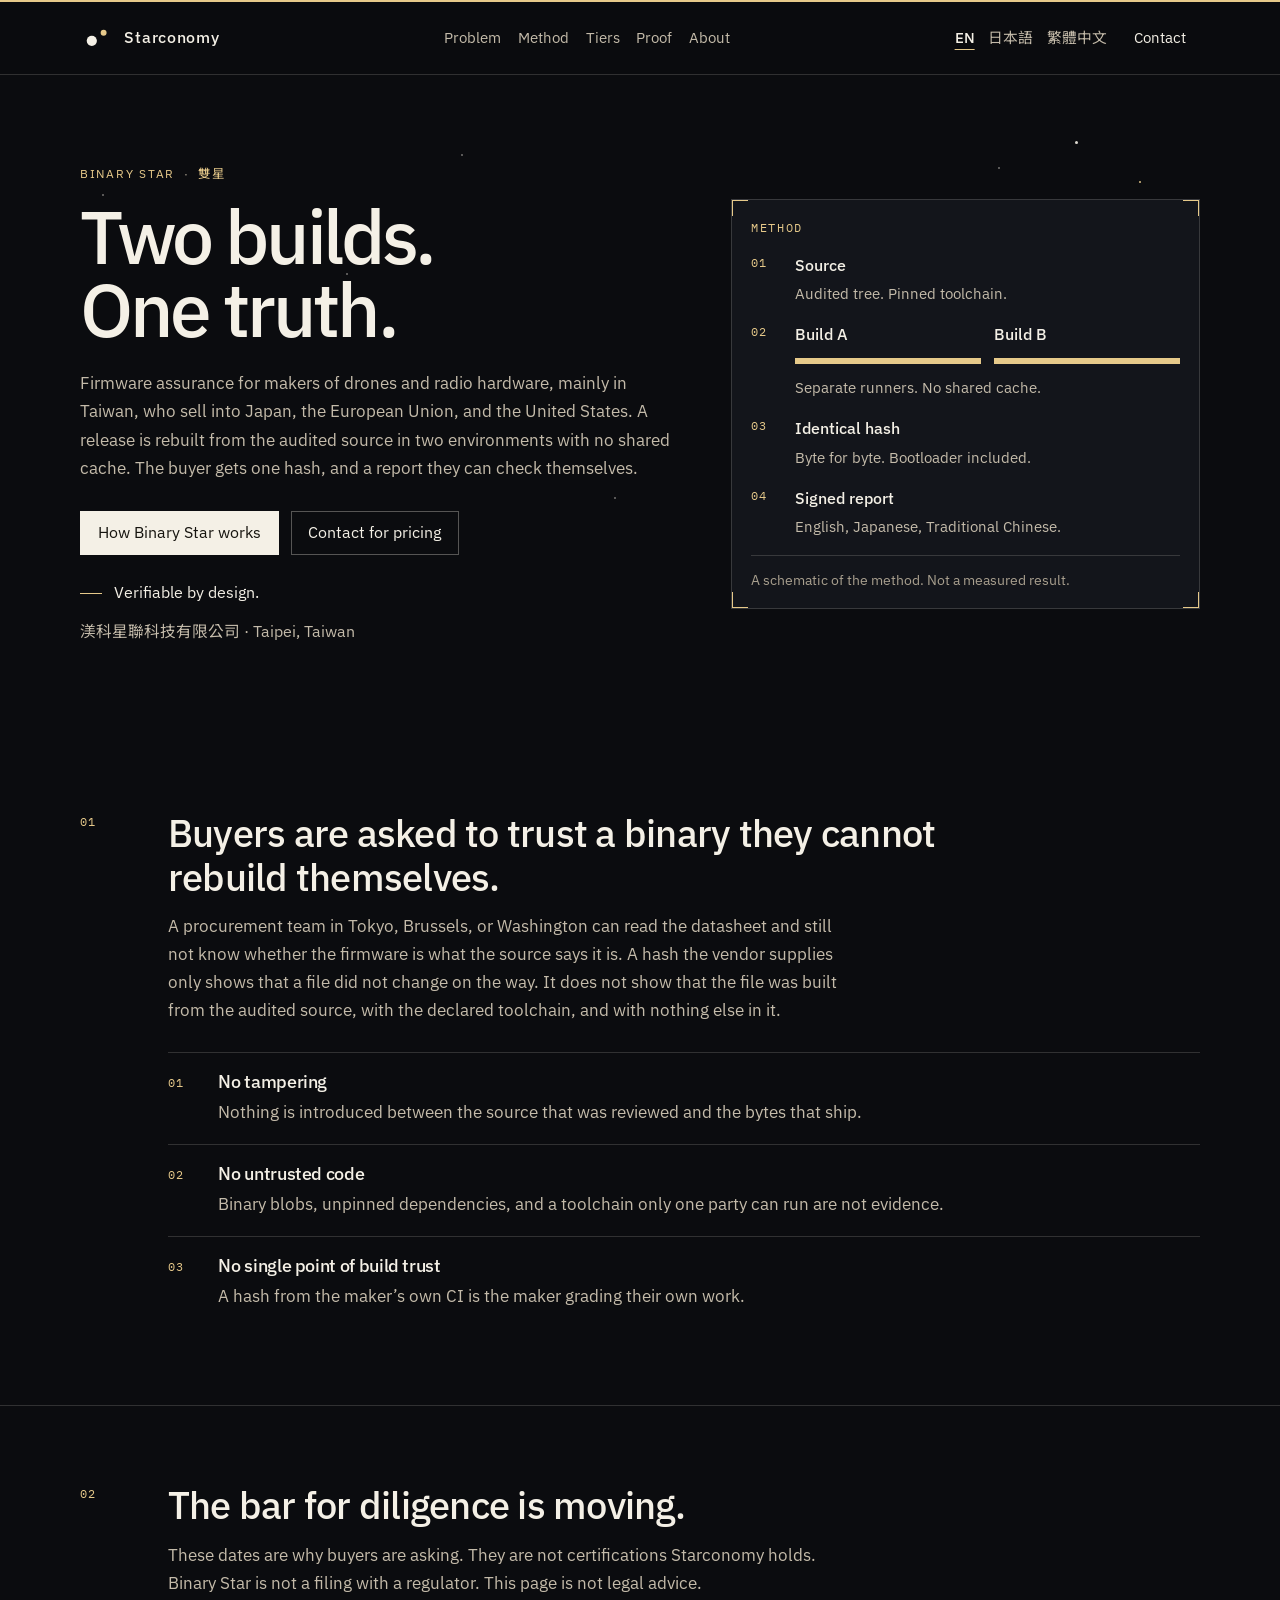
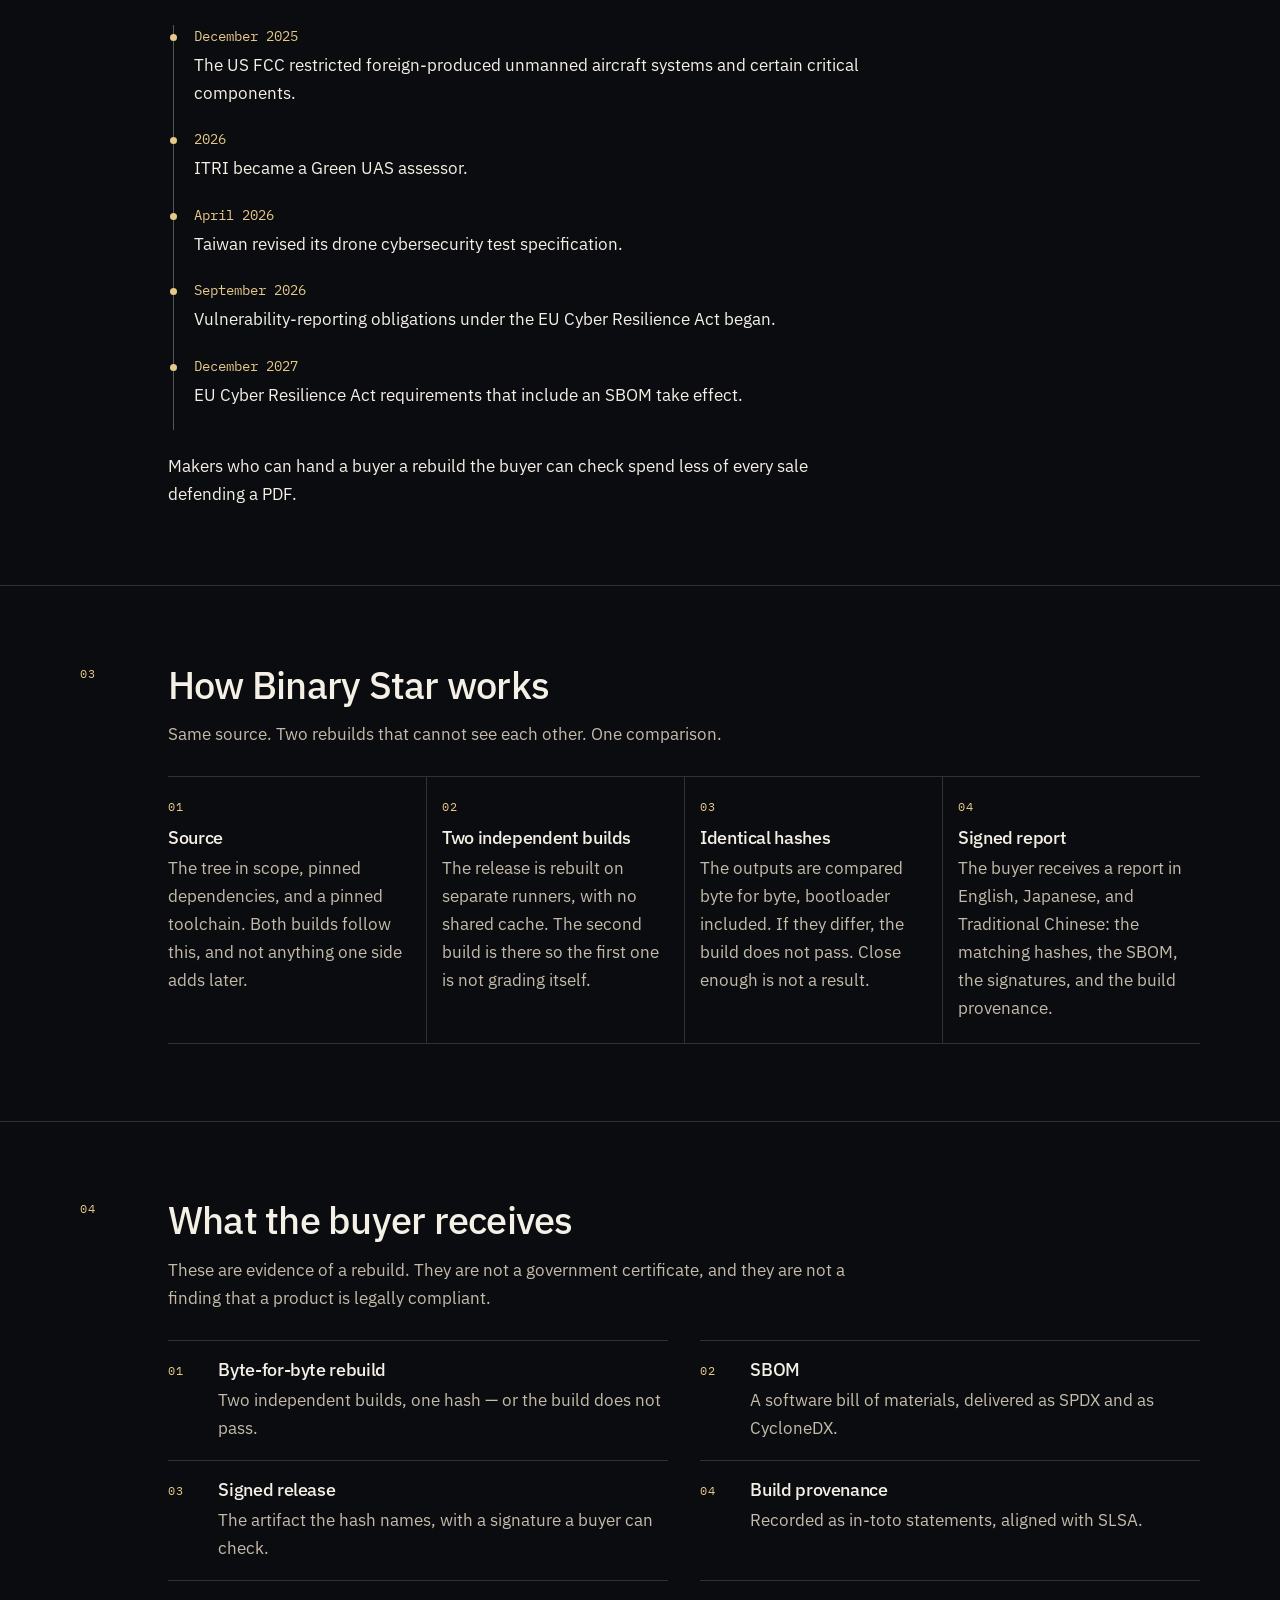
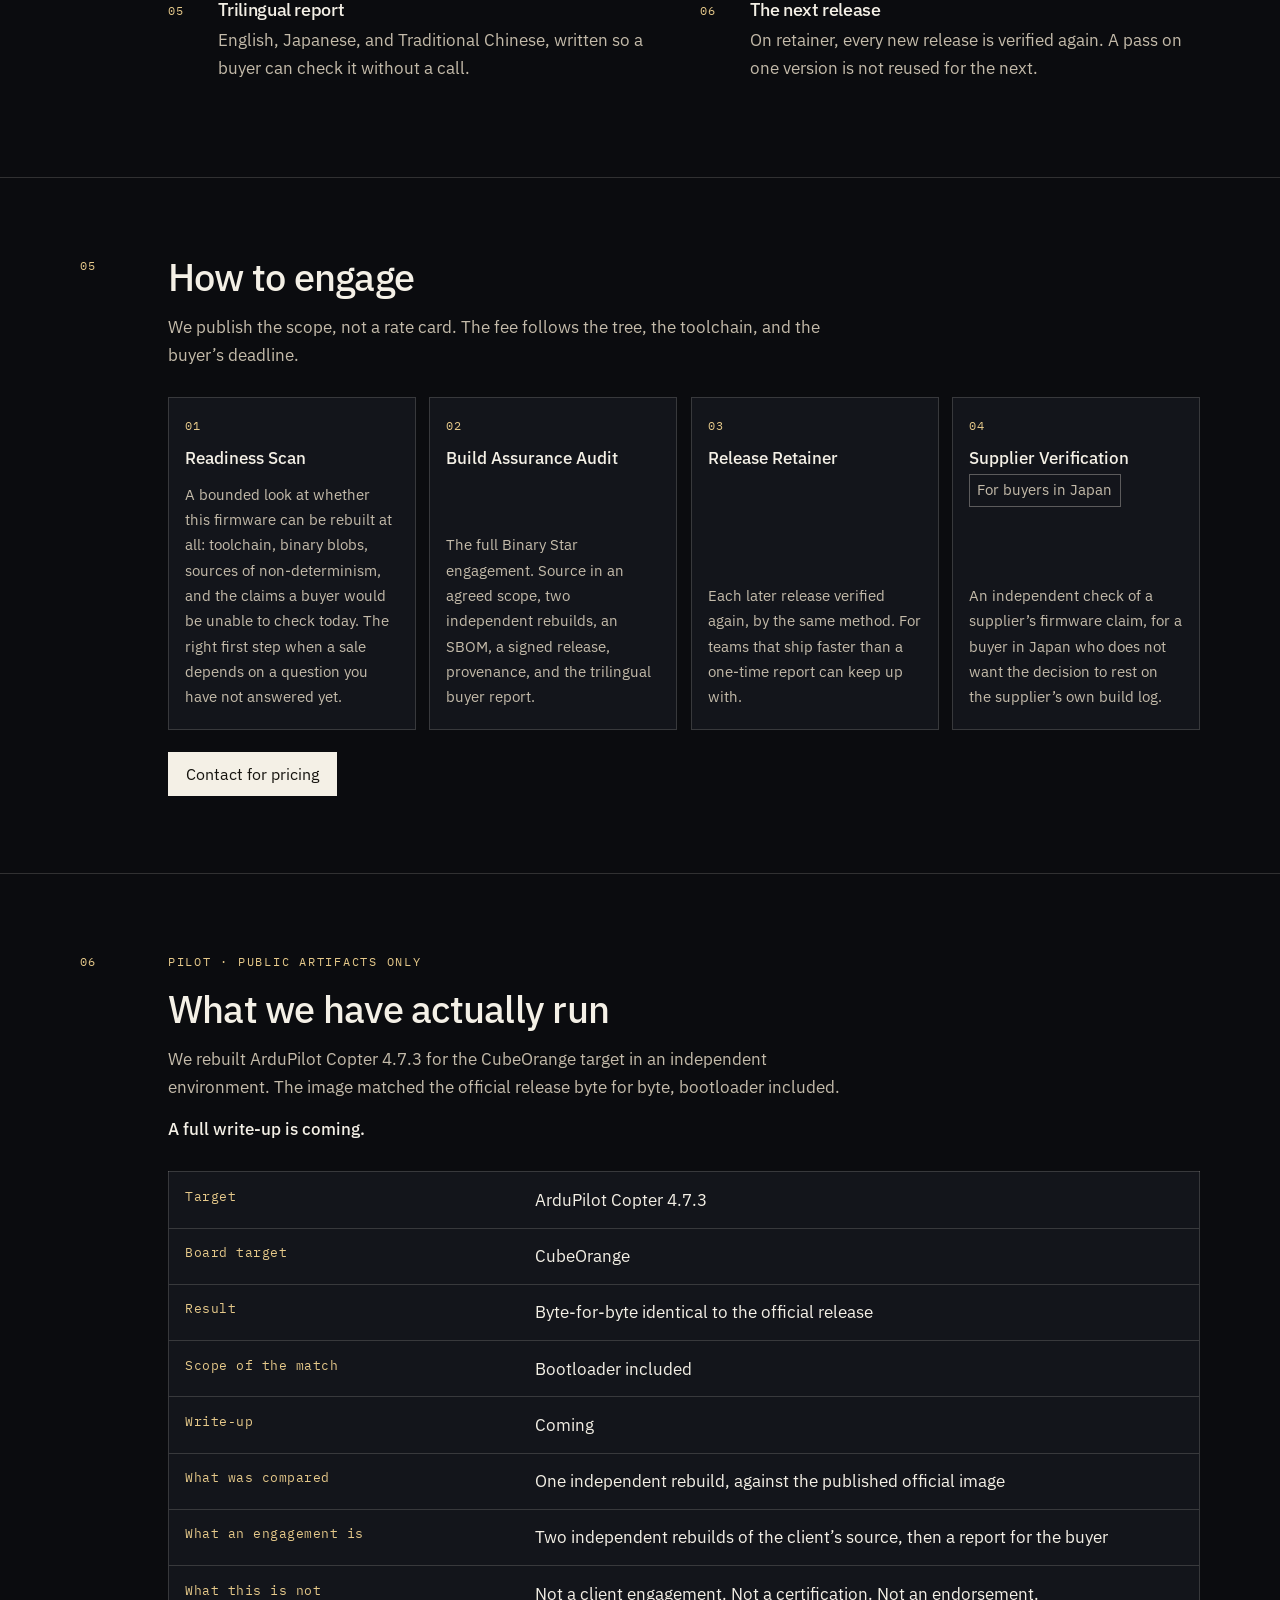
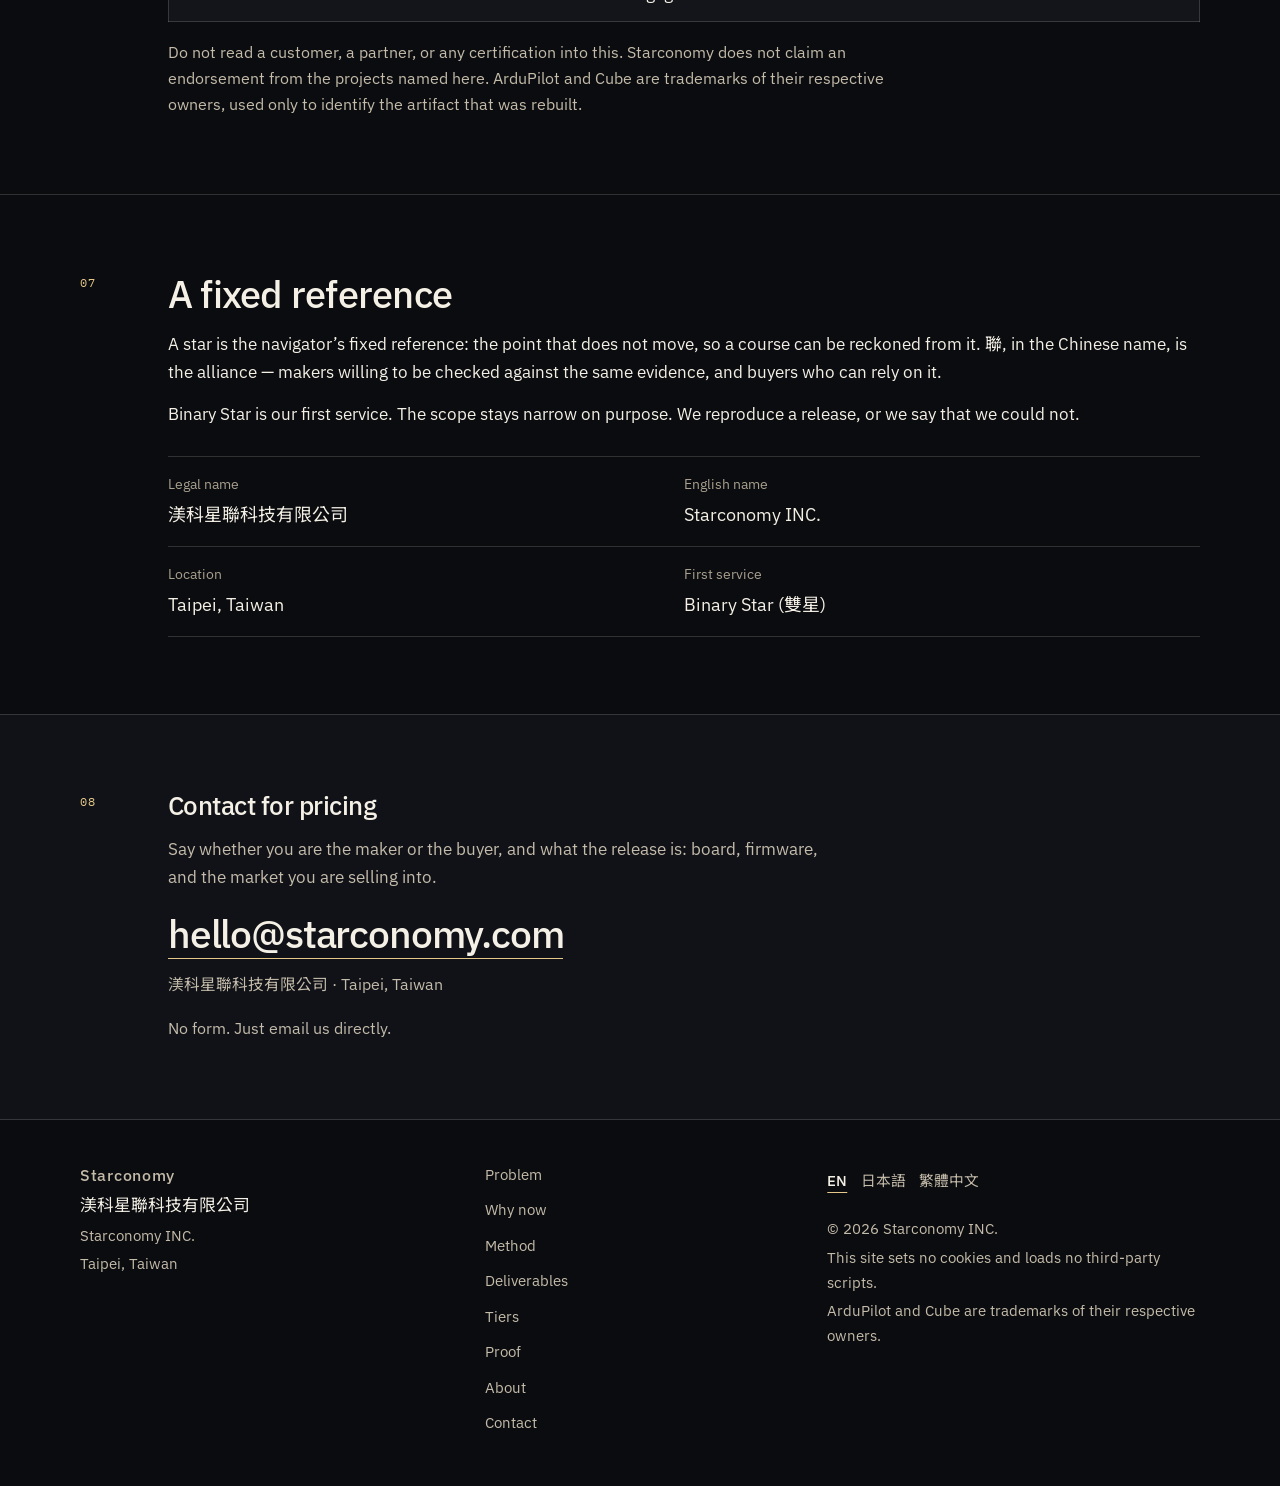
==== commit a327702c: "Polish the trilingual landing copy and split Pages deploy Rewrite Traditional Chinese, Japanese, and" ====
--- a/site/index.html
+++ b/site/index.html
@@ -7,7 +7,7 @@
   <meta name="theme-color" content="#0b0c0f">
   <meta name="format-detection" content="telephone=no">
   <meta name="referrer" content="no-referrer">
-  <title>Binary Star — two builds, one truth | Starconomy</title>
+  <title>Binary Star — Two builds. One truth. | Starconomy</title>
   <meta name="description" content="Starconomy rebuilds drone and radio firmware from audited source, twice, independently. One hash, an SBOM, a signed release, and a report a buyer can check. Taipei.">
   <link rel="canonical" href="https://starconomy.com/">
   <link rel="alternate" hreflang="en" href="https://starconomy.com/">
@@ -16,7 +16,7 @@
   <link rel="alternate" hreflang="x-default" href="https://starconomy.com/">
   <meta property="og:type" content="website">
   <meta property="og:site_name" content="Starconomy">
-  <meta property="og:title" content="Binary Star — two builds, one truth | Starconomy">
+  <meta property="og:title" content="Binary Star — Two builds. One truth. | Starconomy">
   <meta property="og:description" content="Starconomy rebuilds drone and radio firmware from audited source, twice, independently. One hash, an SBOM, a signed release, and a report a buyer can check. Taipei.">
   <meta property="og:url" content="https://starconomy.com/">
   <meta property="og:image" content="https://starconomy.com/img/og-en.png">
@@ -26,7 +26,7 @@
   <meta property="og:locale" content="en_US">
   <meta property="og:locale:alternate" content="ja_JP"><meta property="og:locale:alternate" content="zh_TW">
   <meta name="twitter:card" content="summary_large_image">
-  <meta name="twitter:title" content="Binary Star — two builds, one truth | Starconomy">
+  <meta name="twitter:title" content="Binary Star — Two builds. One truth. | Starconomy">
   <meta name="twitter:description" content="Starconomy rebuilds drone and radio firmware from audited source, twice, independently. One hash, an SBOM, a signed release, and a report a buyer can check. Taipei.">
   <meta name="twitter:image" content="https://starconomy.com/img/og-en.png">
   <meta name="twitter:image:alt" content="Starconomy. Two builds. One truth. Firmware assurance from Taipei.">
@@ -135,7 +135,7 @@
         <div class="section-head">
           <p class="idx">01</p>
           <div>
-            <h2>Buyers are asked to trust a binary they cannot re-derive.</h2>
+            <h2>Buyers are asked to trust a binary they cannot rebuild themselves.</h2>
             <p class="intro">A procurement team in Tokyo, Brussels, or Washington can read the datasheet and still not know whether the firmware is what the source says it is. A hash the vendor supplies only shows that a file did not change on the way. It does not show that the file was built from the audited source, with the declared toolchain, and with nothing else in it.</p>
           </div>
         </div>
@@ -156,7 +156,7 @@
         </div>
         <div class="section-body">
           <ol class="timeline"><li><time datetime="2025-12">December 2025</time><p>The US FCC restricted foreign-produced unmanned aircraft systems and certain critical components.</p></li><li><time datetime="2026">2026</time><p>ITRI became a Green UAS assessor.</p></li><li><time datetime="2026-04">April 2026</time><p>Taiwan revised its drone cybersecurity test specification.</p></li><li><time datetime="2026-09">September 2026</time><p>Vulnerability-reporting obligations under the EU Cyber Resilience Act began.</p></li><li><time datetime="2027-12">December 2027</time><p>EU Cyber Resilience Act requirements that include an SBOM take effect.</p></li></ol>
-          <p class="closing">Makers who can hand a buyer a rebuild the buyer can check spend less of the sale explaining a PDF.</p>
+          <p class="closing">Makers who can hand a buyer a rebuild the buyer can check spend less of every sale defending a PDF.</p>
         </div>
       </div>
     </section>
@@ -171,7 +171,7 @@
           </div>
         </div>
         <div class="section-body">
-          <ol class="steps"><li><span class="sn">01</span><h3>Source</h3><p>The tree in scope, pinned dependencies, and a declared toolchain. Both builds follow this, and not anything one side adds later.</p></li><li><span class="sn">02</span><h3>Two independent builds</h3><p>The release is rebuilt on separate runners, with no shared cache. The second build is there so the first one is not grading itself.</p></li><li><span class="sn">03</span><h3>Identical hashes</h3><p>The outputs are compared byte for byte, bootloader included. If they differ, there is no release. Close enough is not a result.</p></li><li><span class="sn">04</span><h3>Signed report</h3><p>The buyer receives a report in English, Japanese, and Traditional Chinese: the matching hashes, the SBOM, the signatures, and the build provenance.</p></li></ol>
+          <ol class="steps"><li><span class="sn">01</span><h3>Source</h3><p>The tree in scope, pinned dependencies, and a pinned toolchain. Both builds follow this, and not anything one side adds later.</p></li><li><span class="sn">02</span><h3>Two independent builds</h3><p>The release is rebuilt on separate runners, with no shared cache. The second build is there so the first one is not grading itself.</p></li><li><span class="sn">03</span><h3>Identical hashes</h3><p>The outputs are compared byte for byte, bootloader included. If they differ, the build does not pass. Close enough is not a result.</p></li><li><span class="sn">04</span><h3>Signed report</h3><p>The buyer receives a report in English, Japanese, and Traditional Chinese: the matching hashes, the SBOM, the signatures, and the build provenance.</p></li></ol>
         </div>
       </div>
     </section>
@@ -181,12 +181,12 @@
         <div class="section-head">
           <p class="idx">04</p>
           <div>
-            <h2>What the buyer can hold</h2>
+            <h2>What the buyer receives</h2>
             <p class="intro">These are evidence of a rebuild. They are not a government certificate, and they are not a finding that a product is legally compliant.</p>
           </div>
         </div>
         <div class="section-body">
-          <ol class="deliverables"><li><span class="sn">01</span><div><h3>Bit-identical rebuild</h3><p>Two independent builds, one hash — or it is not treated as a release.</p></div></li><li><span class="sn">02</span><div><h3>SBOM</h3><p>A software bill of materials, delivered as SPDX and as CycloneDX.</p></div></li><li><span class="sn">03</span><div><h3>Signed release</h3><p>The artifact the hash names, with a signature a buyer can check.</p></div></li><li><span class="sn">04</span><div><h3>Build provenance</h3><p>Recorded as in-toto statements, aligned with SLSA.</p></div></li><li><span class="sn">05</span><div><h3>Trilingual report</h3><p>English, Japanese, and Traditional Chinese, written so a buyer can check it without a call.</p></div></li><li><span class="sn">06</span><div><h3>The next release</h3><p>On retainer, every new release is verified again. A pass on one version is not reused for the next.</p></div></li></ol>
+          <ol class="deliverables"><li><span class="sn">01</span><div><h3>Byte-for-byte rebuild</h3><p>Two independent builds, one hash — or the build does not pass.</p></div></li><li><span class="sn">02</span><div><h3>SBOM</h3><p>A software bill of materials, delivered as SPDX and as CycloneDX.</p></div></li><li><span class="sn">03</span><div><h3>Signed release</h3><p>The artifact the hash names, with a signature a buyer can check.</p></div></li><li><span class="sn">04</span><div><h3>Build provenance</h3><p>Recorded as in-toto statements, aligned with SLSA.</p></div></li><li><span class="sn">05</span><div><h3>Trilingual report</h3><p>English, Japanese, and Traditional Chinese, written so a buyer can check it without a call.</p></div></li><li><span class="sn">06</span><div><h3>The next release</h3><p>On retainer, every new release is verified again. A pass on one version is not reused for the next.</p></div></li></ol>
         </div>
       </div>
     </section>
@@ -201,7 +201,7 @@
           </div>
         </div>
         <div class="section-body">
-          <ol class="tiers"><li><span class="sn">01</span><h3>Readiness Scan</h3><p>A bounded look at whether this firmware can be rebuilt at all: toolchain, binary blobs, sources of non-determinism, and the claims a buyer would be unable to check today. The right first step when a sale depends on a question you have not answered yet.</p></li><li><span class="sn">02</span><h3>Build Assurance Audit</h3><p>The full Binary Star engagement. Source in an agreed scope, two independent rebuilds, an SBOM, a signed release, provenance, and the trilingual buyer report.</p></li><li><span class="sn">03</span><h3>Release Retainer</h3><p>Each later release verified again, by the same method. For a shipping cadence a one-time PDF cannot cover.</p></li><li><span class="sn">04</span><h3>Supplier Verification</h3><p class="tag">For buyers in Japan</p><p>An independent check of a supplier’s firmware claim, for a buyer in Japan who does not want the decision to rest on the supplier’s own build log.</p></li></ol><p class="section-cta"><a class="btn btn-primary" href="mailto:hello@starconomy.com?subject=Binary%20Star%20inquiry">Contact for pricing</a></p>
+          <ol class="tiers"><li><span class="sn">01</span><h3>Readiness Scan</h3><p>A bounded look at whether this firmware can be rebuilt at all: toolchain, binary blobs, sources of non-determinism, and the claims a buyer would be unable to check today. The right first step when a sale depends on a question you have not answered yet.</p></li><li><span class="sn">02</span><h3>Build Assurance Audit</h3><p>The full Binary Star engagement. Source in an agreed scope, two independent rebuilds, an SBOM, a signed release, provenance, and the trilingual buyer report.</p></li><li><span class="sn">03</span><h3>Release Retainer</h3><p>Each later release verified again, by the same method. For teams that ship faster than a one-time report can keep up with.</p></li><li><span class="sn">04</span><h3>Supplier Verification</h3><p class="tag">For buyers in Japan</p><p>An independent check of a supplier’s firmware claim, for a buyer in Japan who does not want the decision to rest on the supplier’s own build log.</p></li></ol><p class="section-cta"><a class="btn btn-primary" href="mailto:hello@starconomy.com?subject=Binary%20Star%20inquiry">Contact for pricing</a></p>
         </div>
       </div>
     </section>
@@ -213,13 +213,13 @@
           <div>
             <p class="eyebrow">Pilot · public artifacts only</p>
             <h2>What we have actually run</h2>
-            <p class="intro">We rebuilt ArduPilot Copter 4.7.3 for the CubeOrange target in an independent environment. The image matched the official release bit for bit, bootloader included.</p>
+            <p class="intro">We rebuilt ArduPilot Copter 4.7.3 for the CubeOrange target in an independent environment. The image matched the official release byte for byte, bootloader included.</p>
             <p class="coming">A full write-up is coming.</p>
           </div>
         </div>
         <div class="section-body">
-          <table class="spec"><tbody><tr><th scope="row">Target</th><td>ArduPilot Copter 4.7.3</td></tr><tr><th scope="row">Board target</th><td>CubeOrange</td></tr><tr><th scope="row">Result</th><td>Bit-identical to the official release</td></tr><tr><th scope="row">Scope of the match</th><td>Bootloader included</td></tr><tr><th scope="row">Write-up</th><td>Coming</td></tr><tr><th scope="row">What was compared</th><td>One independent rebuild, against the published official image</td></tr><tr><th scope="row">What an engagement is</th><td>Two independent rebuilds of the client’s source, then a report for the buyer</td></tr><tr><th scope="row">What this is not</th><td>Not a client engagement. Not a certification. Not an endorsement.</td></tr></tbody></table>
-          <p class="note">Do not read a customer, a partner, or a letter of assessment into this. Starconomy does not claim an endorsement from the projects named here. ArduPilot and Cube are trademarks of their respective owners, used only to identify the artifact that was rebuilt.</p>
+          <table class="spec"><tbody><tr><th scope="row">Target</th><td>ArduPilot Copter 4.7.3</td></tr><tr><th scope="row">Board target</th><td>CubeOrange</td></tr><tr><th scope="row">Result</th><td>Byte-for-byte identical to the official release</td></tr><tr><th scope="row">Scope of the match</th><td>Bootloader included</td></tr><tr><th scope="row">Write-up</th><td>Coming</td></tr><tr><th scope="row">What was compared</th><td>One independent rebuild, against the published official image</td></tr><tr><th scope="row">What an engagement is</th><td>Two independent rebuilds of the client’s source, then a report for the buyer</td></tr><tr><th scope="row">What this is not</th><td>Not a client engagement. Not a certification. Not an endorsement.</td></tr></tbody></table>
+          <p class="note">Do not read a customer, a partner, or any certification into this. Starconomy does not claim an endorsement from the projects named here. ArduPilot and Cube are trademarks of their respective owners, used only to identify the artifact that was rebuilt.</p>
         </div>
       </div>
     </section>
@@ -234,7 +234,7 @@
           </div>
         </div>
         <div class="section-body">
-          <dl class="facts"><div><dt>Legal name</dt><dd><span class="legal" lang="zh-Hant" translate="no">渼科星聯科技有限公司</span></dd></div><div><dt>English name</dt><dd>Starconomy INC.</dd></div><div><dt>Seat</dt><dd>Taipei, Taiwan</dd></div><div><dt>First service</dt><dd>Binary Star (<span lang="zh-Hant">雙星</span>)</dd></div></dl>
+          <dl class="facts"><div><dt>Legal name</dt><dd><span class="legal" lang="zh-Hant" translate="no">渼科星聯科技有限公司</span></dd></div><div><dt>English name</dt><dd>Starconomy INC.</dd></div><div><dt>Location</dt><dd>Taipei, Taiwan</dd></div><div><dt>First service</dt><dd>Binary Star (<span lang="zh-Hant">雙星</span>)</dd></div></dl>
         </div>
       </div>
     </section>
@@ -247,7 +247,7 @@
           <p class="intro">Say whether you are the maker or the buyer, and what the release is: board, firmware, and the market you are selling into.</p>
           <p><a class="email" href="mailto:hello@starconomy.com?subject=Binary%20Star%20inquiry">hello@starconomy.com</a></p>
           <p class="hero-meta"><span class="legal" lang="zh-Hant" translate="no">渼科星聯科技有限公司</span> <span aria-hidden="true">·</span> Taipei, Taiwan</p>
-          <p class="note">There is no form. A message to this address comes straight through.</p>
+          <p class="note">No form. Just email us directly.</p>
         </div>
       </div>
     </section>
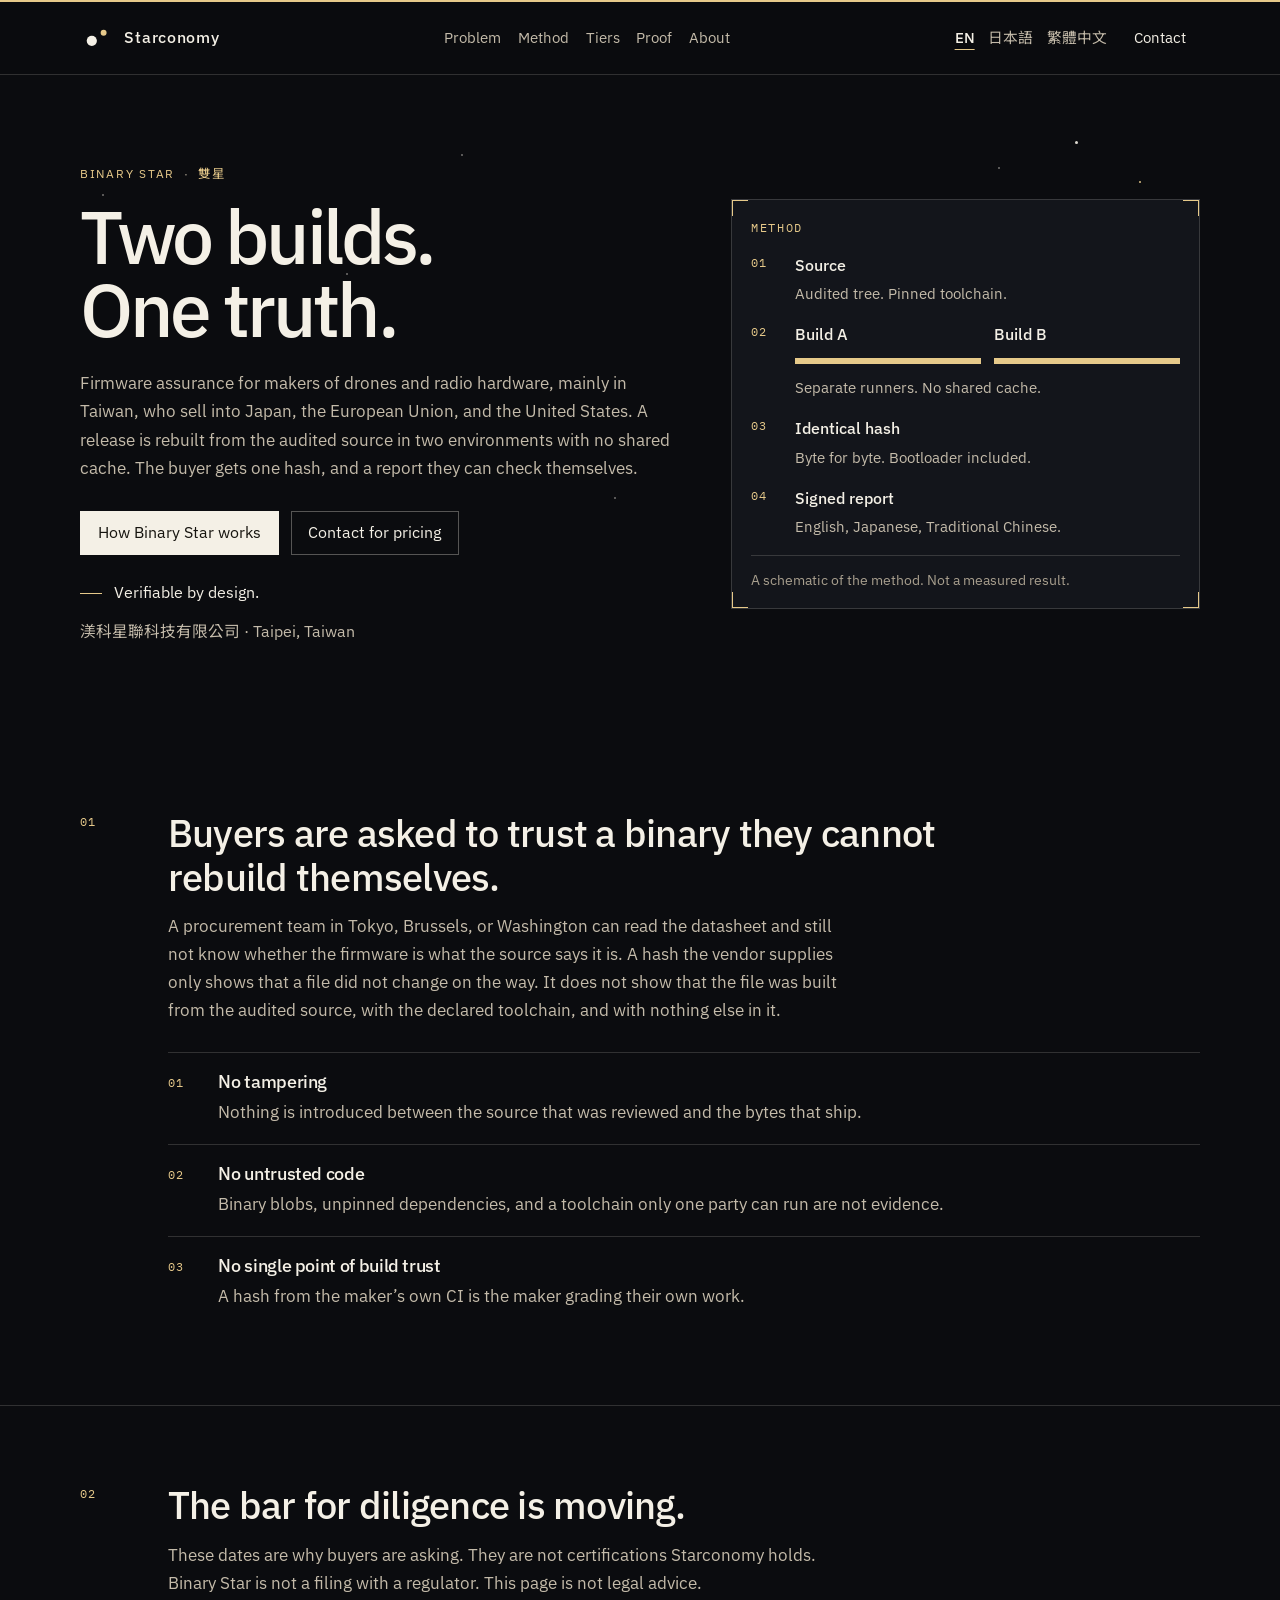
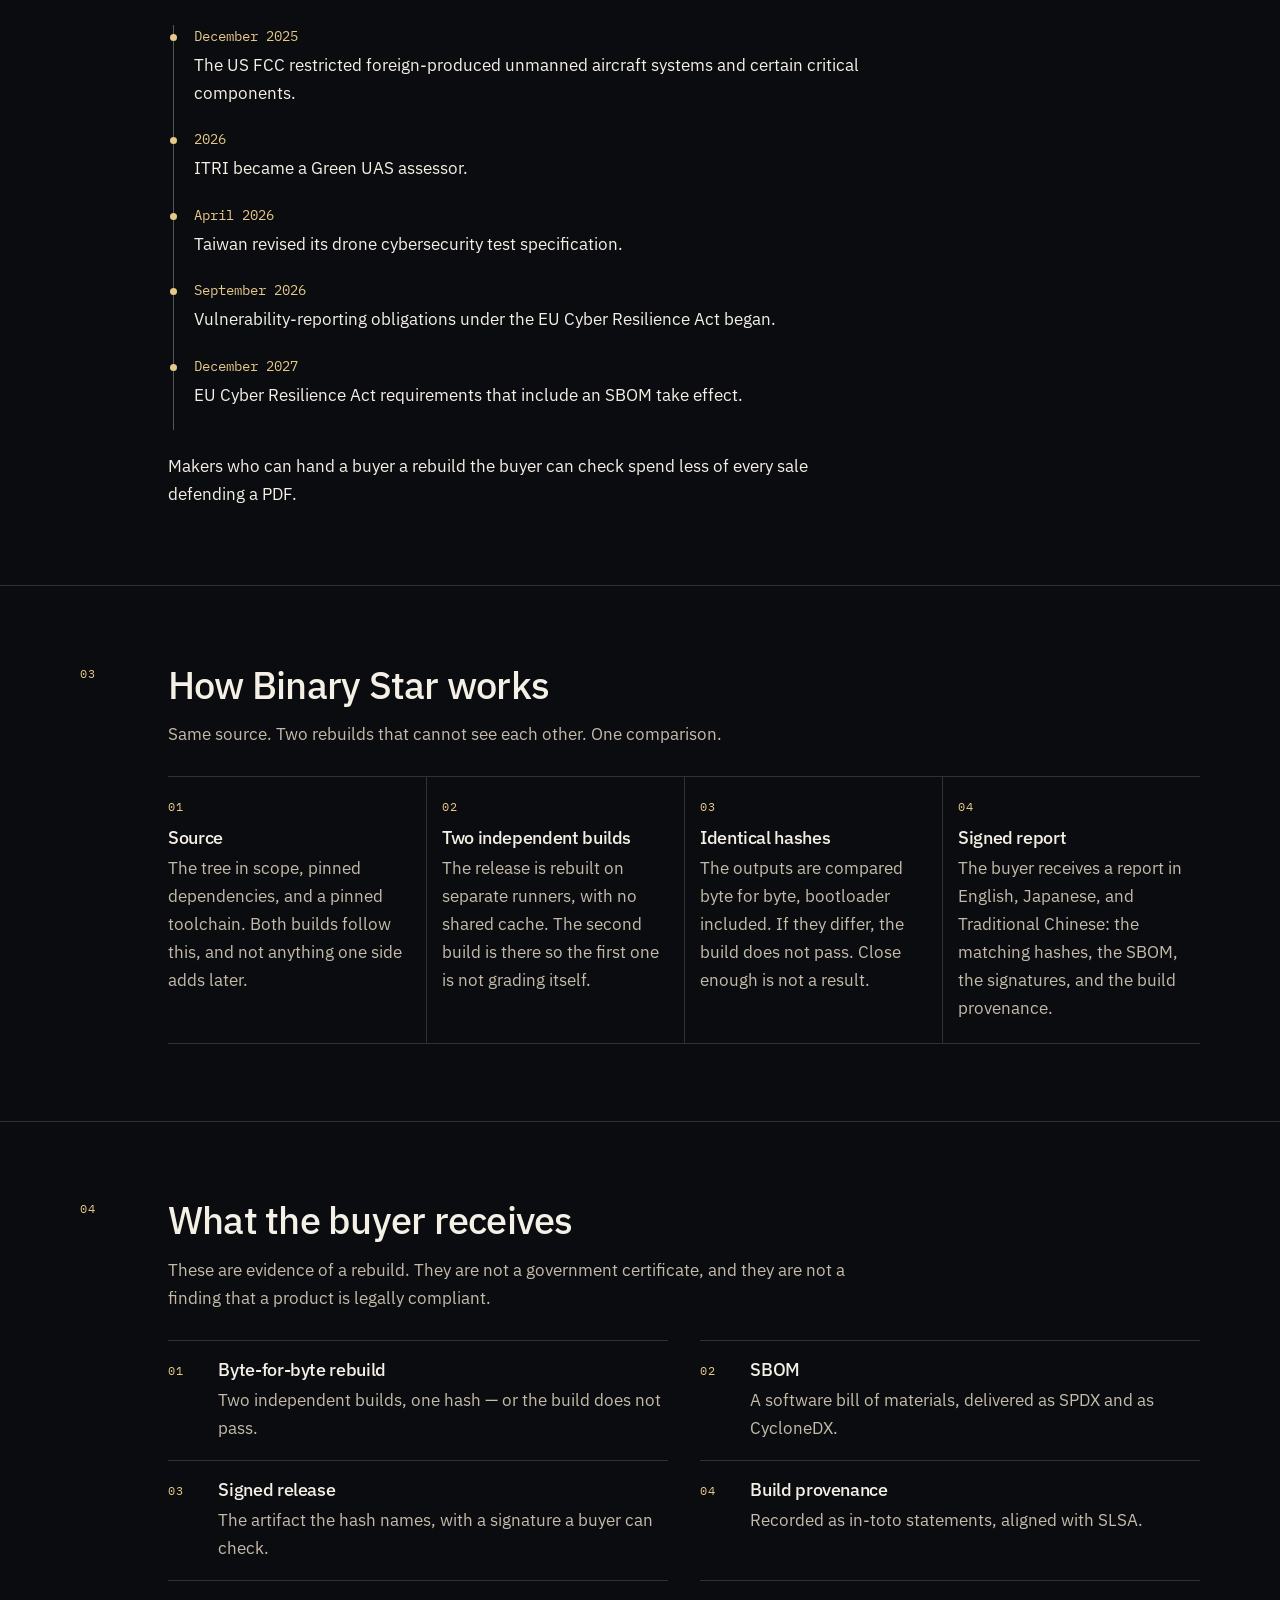
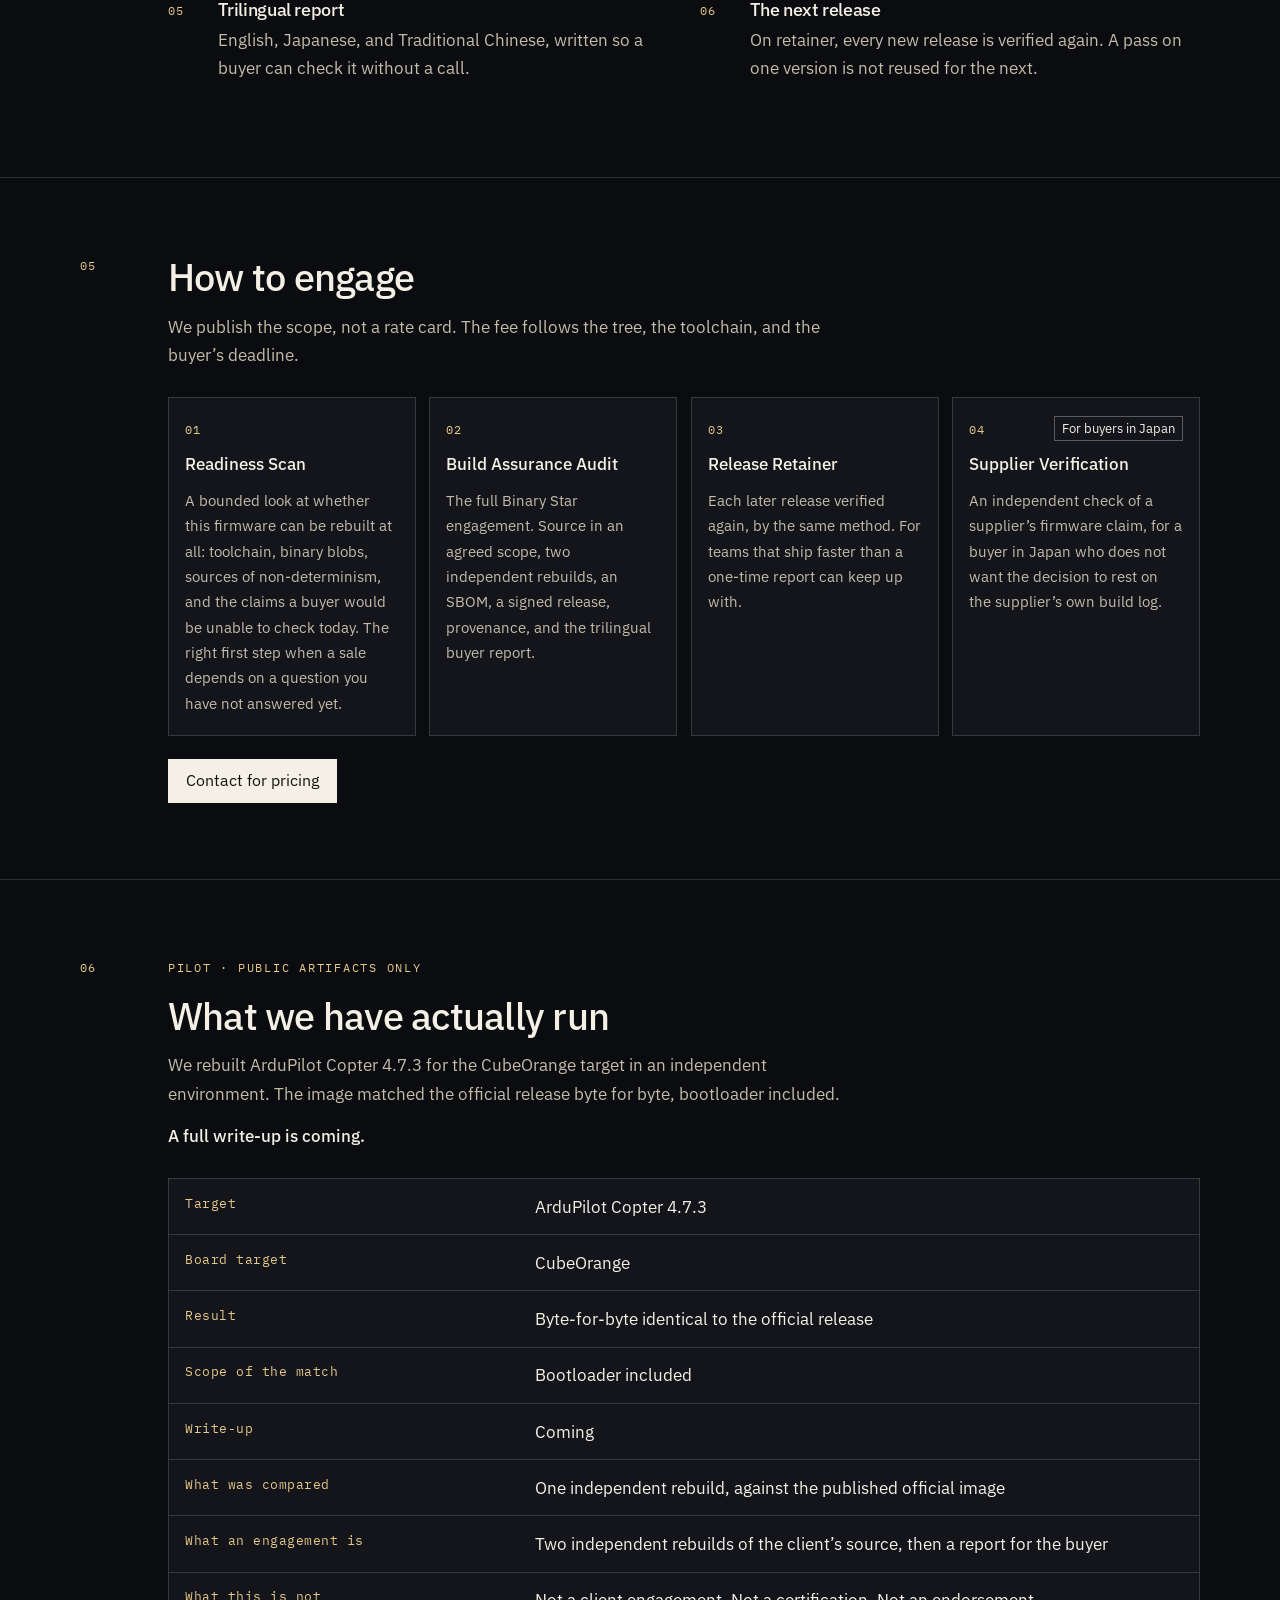
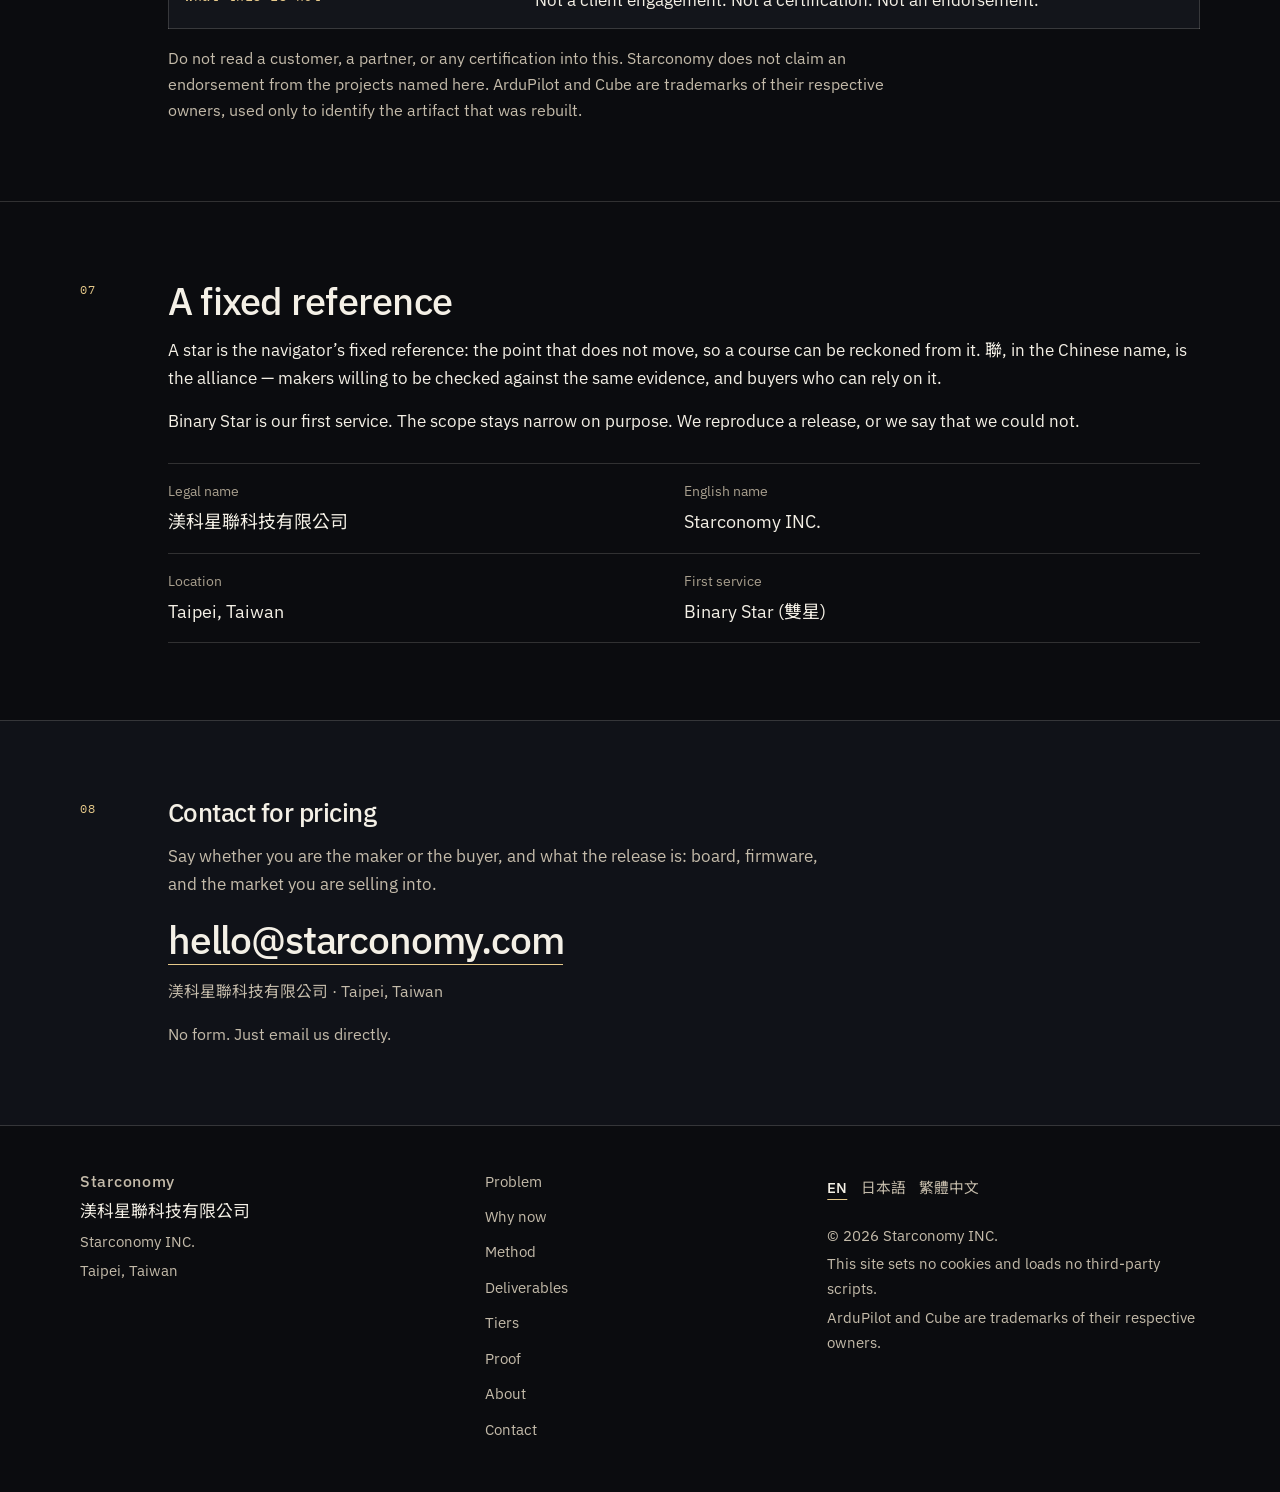
==== commit fac660b4: "Rewrite the Traditional Chinese page and align the tier cards The zh copy is rewritten as Taiwan B2B" ====
--- a/site/index.html
+++ b/site/index.html
@@ -201,7 +201,7 @@
           </div>
         </div>
         <div class="section-body">
-          <ol class="tiers"><li><span class="sn">01</span><h3>Readiness Scan</h3><p>A bounded look at whether this firmware can be rebuilt at all: toolchain, binary blobs, sources of non-determinism, and the claims a buyer would be unable to check today. The right first step when a sale depends on a question you have not answered yet.</p></li><li><span class="sn">02</span><h3>Build Assurance Audit</h3><p>The full Binary Star engagement. Source in an agreed scope, two independent rebuilds, an SBOM, a signed release, provenance, and the trilingual buyer report.</p></li><li><span class="sn">03</span><h3>Release Retainer</h3><p>Each later release verified again, by the same method. For teams that ship faster than a one-time report can keep up with.</p></li><li><span class="sn">04</span><h3>Supplier Verification</h3><p class="tag">For buyers in Japan</p><p>An independent check of a supplier’s firmware claim, for a buyer in Japan who does not want the decision to rest on the supplier’s own build log.</p></li></ol><p class="section-cta"><a class="btn btn-primary" href="mailto:hello@starconomy.com?subject=Binary%20Star%20inquiry">Contact for pricing</a></p>
+          <ol class="tiers"><li><div class="tier-kicker"><span class="sn">01</span></div><h3>Readiness Scan</h3><p class="tier-copy">A bounded look at whether this firmware can be rebuilt at all: toolchain, binary blobs, sources of non-determinism, and the claims a buyer would be unable to check today. The right first step when a sale depends on a question you have not answered yet.</p></li><li><div class="tier-kicker"><span class="sn">02</span></div><h3>Build Assurance Audit</h3><p class="tier-copy">The full Binary Star engagement. Source in an agreed scope, two independent rebuilds, an SBOM, a signed release, provenance, and the trilingual buyer report.</p></li><li><div class="tier-kicker"><span class="sn">03</span></div><h3>Release Retainer</h3><p class="tier-copy">Each later release verified again, by the same method. For teams that ship faster than a one-time report can keep up with.</p></li><li><div class="tier-kicker"><span class="sn">04</span><p class="tag">For buyers in Japan</p></div><h3>Supplier Verification</h3><p class="tier-copy">An independent check of a supplier’s firmware claim, for a buyer in Japan who does not want the decision to rest on the supplier’s own build log.</p></li></ol><p class="section-cta"><a class="btn btn-primary" href="mailto:hello@starconomy.com?subject=Binary%20Star%20inquiry">Contact for pricing</a></p>
         </div>
       </div>
     </section>
--- a/site/css/site.css
+++ b/site/css/site.css
@@ -597,7 +597,8 @@
 .tiers {
   display: grid;
   grid-template-columns: repeat(4, minmax(0, 1fr));
-  gap: 0.85rem;
+  column-gap: 0.85rem;
+  row-gap: 0.85rem;
 }
 
 .tiers li {
@@ -610,20 +611,61 @@
   min-width: 0;
 }
 
-.tiers .sn { display: block; margin-bottom: 0.8rem; }
-.tiers h3 { font-size: 1.05rem; letter-spacing: 0; }
-.gloss { color: var(--text); margin-top: 0.3rem; font-size: 0.98rem; }
-.tiers p { font-size: 0.96rem; }
-.tiers li p:last-child { margin-top: auto; padding-top: 0.85rem; }
-
-.tag {
+.tier-kicker {
+  display: flex;
+  align-items: center;
+  justify-content: space-between;
+  gap: 0.55rem;
+  min-height: 1.7rem;
+}
+
+.tiers .sn { display: block; margin: 0; line-height: 1; }
+
+.tiers h3,
+.tiers .gloss,
+.tiers .tier-copy { min-width: 0; }
+
+.tiers h3 {
+  font-size: 1.05rem;
+  letter-spacing: 0;
+  margin-top: 0.8rem;
+}
+
+.tiers .gloss {
+  color: var(--text);
+  margin: 0.3rem 0 0;
+  font-size: 0.98rem;
+}
+
+.tiers .tier-copy {
+  margin: 0.85rem 0 0;
+  padding: 0;
+  font-size: 0.96rem;
+  color: var(--muted);
+}
+
+.tiers .tag {
   display: inline-block;
-  align-self: flex-start;
-  margin-top: 0.7rem;
-  padding: 0.18rem 0.45rem;
+  flex: 0 1 auto;
+  max-width: 68%;
+  margin: 0;
+  padding: 0.16rem 0.45rem;
   border: 1px solid var(--line-strong);
   color: var(--text);
   font-size: 0.82rem;
+  line-height: 1.35;
+  text-align: end;
+}
+
+@supports (grid-template-rows: subgrid) {
+  .tiers li {
+    display: grid;
+    grid-template-rows: subgrid;
+    grid-row: span 3;
+    row-gap: 0;
+  }
+
+  .tiers.with-gloss li { grid-row: span 4; }
 }
 
 .section-cta { margin-top: 1.4rem; }
